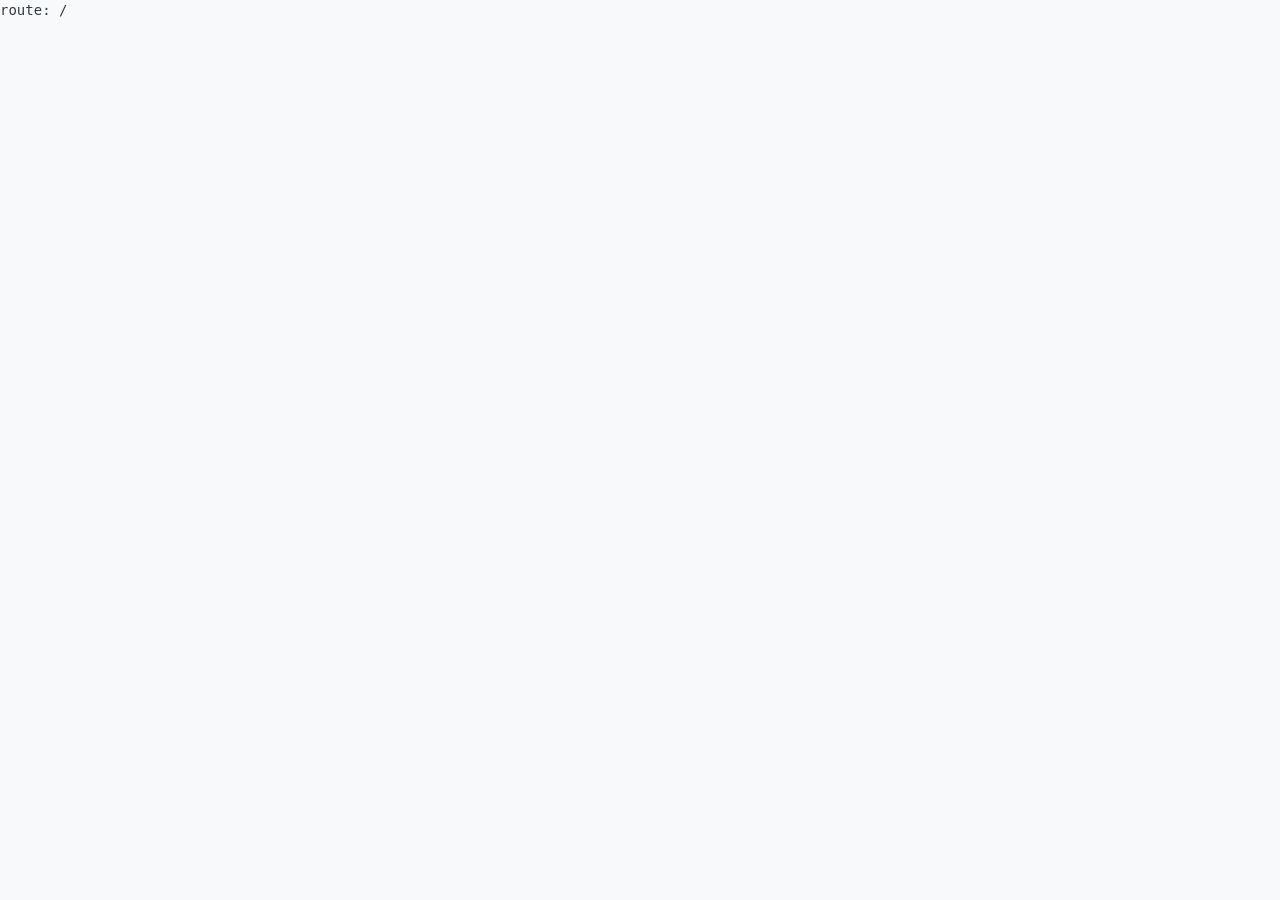
==== index.html @ b3218712 "chore: scaffold FMDS OS prototype shell + design system" ====
<!doctype html><html lang="en"><head>
<meta charset="utf-8"><meta name="viewport" content="width=device-width,initial-scale=1">
<title>FMDS OS — World Emblem</title><link rel="stylesheet" href="styles.css">
</head><body><div id="app"></div><script type="module" src="app.js"></script></body></html>
---- styles.css ----
/* FMDS OS — Design System
   Palette: neutral slate, one accent (indigo), RAG status colours
   Restrained, high-whitespace ("$150M-clean") */

:root {
  /* Neutral slate palette */
  --slate-50:  #f8f9fa;
  --slate-100: #f1f3f5;
  --slate-200: #e9ecef;
  --slate-300: #dee2e6;
  --slate-400: #ced4da;
  --slate-500: #adb5bd;
  --slate-600: #868e96;
  --slate-700: #495057;
  --slate-800: #343a40;
  --slate-900: #212529;

  /* Single accent */
  --accent:        #3b5bdb;
  --accent-light:  #e7f5ff;
  --accent-hover:  #2f4acf;

  /* RAG status */
  --rag-green:  #2f9e44;
  --rag-amber:  #e8590c;
  --rag-red:    #e03131;
  --rag-nodata: #adb5bd;

  /* RAG backgrounds (light tints) */
  --rag-green-bg:  #ebfbee;
  --rag-amber-bg:  #fff4e6;
  --rag-red-bg:    #fff5f5;
  --rag-nodata-bg: #f8f9fa;

  /* Typography */
  --font: -apple-system, BlinkMacSystemFont, "Segoe UI", Roboto, Helvetica, Arial, sans-serif;
  --font-mono: "SFMono-Regular", Menlo, Monaco, Consolas, "Liberation Mono", monospace;

  /* Spacing scale */
  --sp-1: 4px;
  --sp-2: 8px;
  --sp-3: 12px;
  --sp-4: 16px;
  --sp-5: 20px;
  --sp-6: 24px;
  --sp-8: 32px;
  --sp-10: 40px;
  --sp-12: 48px;

  /* Border radius */
  --radius-sm: 4px;
  --radius:    6px;
  --radius-lg: 10px;

  /* Shadows */
  --shadow-sm: 0 1px 2px rgba(0,0,0,0.06);
  --shadow:    0 2px 8px rgba(0,0,0,0.08);
  --shadow-lg: 0 4px 20px rgba(0,0,0,0.10);
}

/* Reset */
*, *::before, *::after { box-sizing: border-box; margin: 0; padding: 0; }

html { font-size: 16px; }

body {
  font-family: var(--font);
  font-size: 14px;
  line-height: 1.5;
  color: var(--slate-800);
  background: var(--slate-50);
  -webkit-font-smoothing: antialiased;
}

/* Typography */
h1 { font-size: 1.75rem; font-weight: 700; color: var(--slate-900); letter-spacing: -0.02em; }
h2 { font-size: 1.25rem; font-weight: 600; color: var(--slate-800); letter-spacing: -0.01em; }
h3 { font-size: 1rem;    font-weight: 600; color: var(--slate-800); }
h4 { font-size: 0.875rem; font-weight: 600; color: var(--slate-700); }

p  { color: var(--slate-700); }
small { font-size: 0.75rem; color: var(--slate-600); }

a { color: var(--accent); text-decoration: none; }
a:hover { text-decoration: underline; }

/* Layout primitives */
.container { max-width: 1200px; margin: 0 auto; padding: 0 var(--sp-6); }

.stack   { display: flex; flex-direction: column; }
.cluster { display: flex; flex-wrap: wrap; align-items: center; }
.grid    { display: grid; }

.gap-1 { gap: var(--sp-1); }
.gap-2 { gap: var(--sp-2); }
.gap-3 { gap: var(--sp-3); }
.gap-4 { gap: var(--sp-4); }
.gap-6 { gap: var(--sp-6); }

/* Card */
.card {
  background: #fff;
  border: 1px solid var(--slate-200);
  border-radius: var(--radius-lg);
  padding: var(--sp-6);
  box-shadow: var(--shadow-sm);
}

.card--flat {
  background: #fff;
  border: 1px solid var(--slate-200);
  border-radius: var(--radius);
  padding: var(--sp-4);
}

/* Table */
.table-wrap { overflow-x: auto; }

table {
  width: 100%;
  border-collapse: collapse;
  font-size: 0.875rem;
}

thead th {
  text-align: left;
  font-weight: 600;
  font-size: 0.75rem;
  text-transform: uppercase;
  letter-spacing: 0.04em;
  color: var(--slate-600);
  padding: var(--sp-2) var(--sp-3);
  border-bottom: 1px solid var(--slate-200);
  white-space: nowrap;
}

tbody td {
  padding: var(--sp-3);
  border-bottom: 1px solid var(--slate-100);
  vertical-align: middle;
}

tbody tr:last-child td { border-bottom: none; }
tbody tr:hover { background: var(--slate-50); }

/* RAG chips */
.rag-chip {
  display: inline-flex;
  align-items: center;
  gap: var(--sp-1);
  padding: 2px var(--sp-2);
  border-radius: 999px;
  font-size: 0.75rem;
  font-weight: 600;
  white-space: nowrap;
}

.rag-chip--green  { background: var(--rag-green-bg);  color: var(--rag-green); }
.rag-chip--amber  { background: var(--rag-amber-bg);  color: var(--rag-amber); }
.rag-chip--red    { background: var(--rag-red-bg);    color: var(--rag-red); }
.rag-chip--nodata { background: var(--rag-nodata-bg); color: var(--rag-nodata); }

/* Badge */
.badge {
  display: inline-flex;
  align-items: center;
  padding: 2px 6px;
  border-radius: var(--radius-sm);
  font-size: 0.7rem;
  font-weight: 600;
  letter-spacing: 0.02em;
  background: var(--slate-100);
  color: var(--slate-700);
}

.badge--accent  { background: var(--accent-light); color: var(--accent); }
.badge--warning { background: #fff4e6; color: #c44c0c; }
.badge--illustrative { background: #f3f0ff; color: #6741d9; font-style: italic; }

/* Button */
button, .btn {
  display: inline-flex;
  align-items: center;
  gap: var(--sp-2);
  padding: var(--sp-2) var(--sp-4);
  border: 1px solid var(--slate-300);
  border-radius: var(--radius);
  background: #fff;
  color: var(--slate-800);
  font-family: var(--font);
  font-size: 0.875rem;
  font-weight: 500;
  cursor: pointer;
  transition: background 0.1s, border-color 0.1s;
}

button:hover, .btn:hover { background: var(--slate-50); border-color: var(--slate-400); }

.btn--primary {
  background: var(--accent);
  border-color: var(--accent);
  color: #fff;
}
.btn--primary:hover { background: var(--accent-hover); border-color: var(--accent-hover); }

.btn--ghost { border-color: transparent; background: transparent; }
.btn--ghost:hover { background: var(--slate-100); }

/* Input */
input[type="text"], input[type="search"] {
  padding: var(--sp-2) var(--sp-3);
  border: 1px solid var(--slate-300);
  border-radius: var(--radius);
  font-family: var(--font);
  font-size: 0.875rem;
  color: var(--slate-800);
  background: #fff;
  outline: none;
  transition: border-color 0.15s;
}

input[type="text"]:focus, input[type="search"]:focus {
  border-color: var(--accent);
  box-shadow: 0 0 0 3px rgba(59,91,219,0.12);
}

/* Divider */
.divider { border: none; border-top: 1px solid var(--slate-200); margin: var(--sp-4) 0; }

/* Utility */
.text-muted  { color: var(--slate-500); }
.text-small  { font-size: 0.75rem; }
.text-mono   { font-family: var(--font-mono); }
.text-right  { text-align: right; }
.text-center { text-align: center; }

.mt-1 { margin-top: var(--sp-1); }
.mt-2 { margin-top: var(--sp-2); }
.mt-3 { margin-top: var(--sp-3); }
.mt-4 { margin-top: var(--sp-4); }
.mt-6 { margin-top: var(--sp-6); }
.mt-8 { margin-top: var(--sp-8); }

.mb-2 { margin-bottom: var(--sp-2); }
.mb-4 { margin-bottom: var(--sp-4); }
.mb-6 { margin-bottom: var(--sp-6); }

.py-2 { padding-top: var(--sp-2); padding-bottom: var(--sp-2); }
.px-4 { padding-left: var(--sp-4); padding-right: var(--sp-4); }

.w-full { width: 100%; }

.sr-only {
  position: absolute; width: 1px; height: 1px;
  padding: 0; margin: -1px; overflow: hidden;
  clip: rect(0,0,0,0); white-space: nowrap; border: 0;
}

/* App shell */
#app { min-height: 100vh; }

/* Responsive */
@media (max-width: 768px) {
  .container { padding: 0 var(--sp-4); }
  h1 { font-size: 1.4rem; }
}
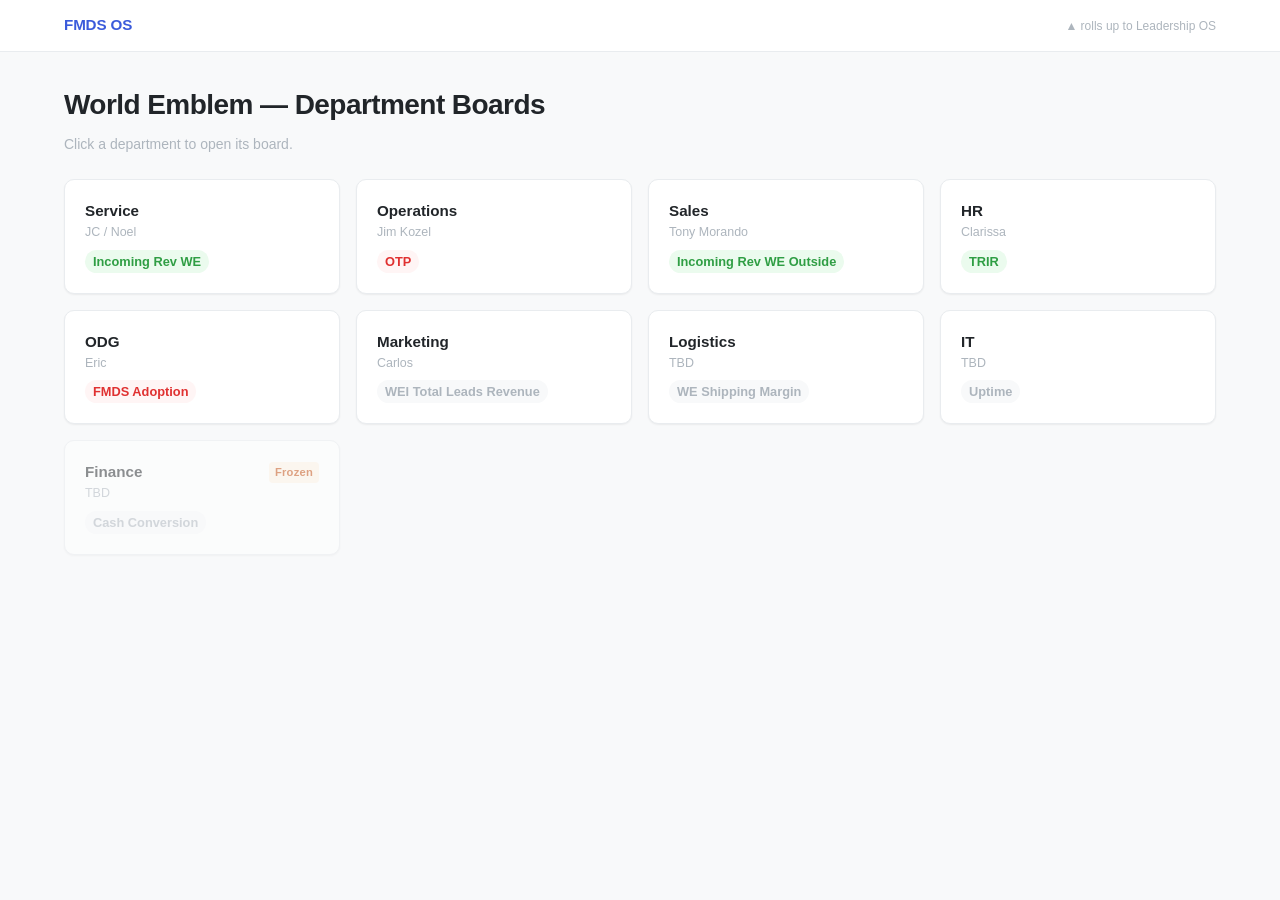
==== commit b02f159d: "fix(phase8): golden-thread L3 label, wizard draft uses selected KPI values, favicon - views/problems" ====
--- a/index.html
+++ b/index.html
@@ -1,4 +1,6 @@
 <!doctype html><html lang="en"><head>
 <meta charset="utf-8"><meta name="viewport" content="width=device-width,initial-scale=1">
-<title>FMDS OS — World Emblem</title><link rel="stylesheet" href="styles.css">
+<title>FMDS OS — World Emblem</title>
+<link rel="icon" href="data:image/svg+xml,<svg xmlns='http://www.w3.org/2000/svg' viewBox='0 0 100 100'><text y='.9em' font-size='90'>📊</text></svg>">
+<link rel="stylesheet" href="styles.css">
 </head><body><div id="app"></div><script type="module" src="app.js"></script></body></html>
--- a/styles.css
+++ b/styles.css
@@ -177,6 +177,31 @@
 .badge--warning { background: #fff4e6; color: #c44c0c; }
 .badge--illustrative { background: #f3f0ff; color: #6741d9; font-style: italic; }
 
+/* ── Frozen banner (Finance Tier 3) ─────────────────────────── */
+.frozen-banner {
+  display: flex;
+  align-items: center;
+  gap: 8px;
+  padding: 10px 14px;
+  margin-bottom: 18px;
+  background: #fff4e6;
+  border: 1px solid #ffd8a8;
+  border-radius: var(--radius);
+  font-size: 0.85rem;
+  color: #c44c0c;
+}
+
+/* ── Agent / Hermes note inline ──────────────────────────────── */
+.agent-note {
+  padding: 8px 12px;
+  margin-bottom: 12px;
+  background: var(--accent-light);
+  border: 1px solid #a5d8ff;
+  border-radius: var(--radius);
+  font-size: 0.8rem;
+  color: var(--slate-700);
+}
+
 /* Button */
 button, .btn {
   display: inline-flex;
@@ -259,8 +284,132 @@
 /* App shell */
 #app { min-height: 100vh; }
 
-/* Responsive */
+/* ── Team Board ─────────────────────────────────────────────── */
+
+.team-board { }
+
+.flag-icon {
+  display: inline-block;
+  font-size: 0.8rem;
+  color: var(--rag-amber);
+  cursor: help;
+  margin-left: 2px;
+}
+
+.main-row--expandable { cursor: pointer; }
+.main-row--expandable:hover > td:first-child { color: var(--accent); }
+
+.contributor-row { background: var(--slate-50); }
+.contributor-row td { font-size: 0.83rem; }
+
+/* ── KPI Cascade View ───────────────────────────────────────── */
+
+.kpi-layout {
+  display: grid;
+  grid-template-columns: 260px 1fr;
+  gap: 24px;
+  align-items: flex-start;
+}
+
+.kpi-list {
+  border: 1px solid var(--slate-200);
+  border-radius: var(--radius-lg);
+  padding: 12px;
+  position: sticky;
+  top: 76px;
+  max-height: calc(100vh - 100px);
+  overflow-y: auto;
+}
+
+.kpi-group { margin-bottom: 16px; }
+
+.kpi-group-label {
+  font-size: 0.65rem;
+  font-weight: 700;
+  letter-spacing: 0.07em;
+  text-transform: uppercase;
+  color: var(--slate-500);
+  padding: 4px 8px;
+  margin-bottom: 4px;
+}
+
+.kpi-list-item {
+  display: flex;
+  align-items: flex-start;
+  gap: 8px;
+  width: 100%;
+  text-align: left;
+  padding: 7px 8px;
+  border: none;
+  background: transparent;
+  border-radius: var(--radius);
+  font-size: 0.83rem;
+  color: var(--slate-700);
+  cursor: pointer;
+  transition: background 0.1s;
+  line-height: 1.35;
+}
+
+.kpi-list-item:hover { background: var(--slate-100); }
+.kpi-list-item--active { background: var(--accent-light); color: var(--accent); font-weight: 600; }
+
+.kpi-detail { min-width: 0; }
+
+.identity-card { padding: 24px; }
+
+.identity-fields { display: flex; flex-direction: column; gap: 14px; }
+
+.identity-field {
+  display: grid;
+  grid-template-columns: 160px 1fr;
+  gap: 8px;
+  align-items: flex-start;
+  border-bottom: 1px solid var(--slate-100);
+  padding-bottom: 14px;
+}
+
+.identity-field:last-child { border-bottom: none; padding-bottom: 0; }
+
+.identity-label {
+  font-size: 0.73rem;
+  font-weight: 600;
+  text-transform: uppercase;
+  letter-spacing: 0.05em;
+  color: var(--slate-500);
+  padding-top: 2px;
+}
+
+/* ── My Board ───────────────────────────────────────────────── */
+
+.rep-card { padding: 24px; }
+
+.rep-selector { flex-wrap: wrap; }
+
+.rep-subs { display: flex; flex-direction: column; gap: 12px; }
+
+.rep-sub-row {
+  display: flex;
+  align-items: flex-start;
+  justify-content: space-between;
+  gap: 12px;
+  padding: 10px;
+  border: 1px solid var(--slate-100);
+  border-radius: var(--radius);
+  background: var(--slate-50);
+}
+
+.rep-sub-label { flex: 1; min-width: 0; }
+.rep-sub-chart { flex-shrink: 0; overflow: hidden; }
+
+/* ── Responsive ─────────────────────────────────────────────── */
+@media (max-width: 900px) {
+  .kpi-layout { grid-template-columns: 1fr; }
+  .kpi-list   { position: static; max-height: none; }
+  .rep-sub-row { flex-direction: column; }
+}
+
 @media (max-width: 768px) {
   .container { padding: 0 var(--sp-4); }
   h1 { font-size: 1.4rem; }
-}
+  .identity-field { grid-template-columns: 1fr; }
+}
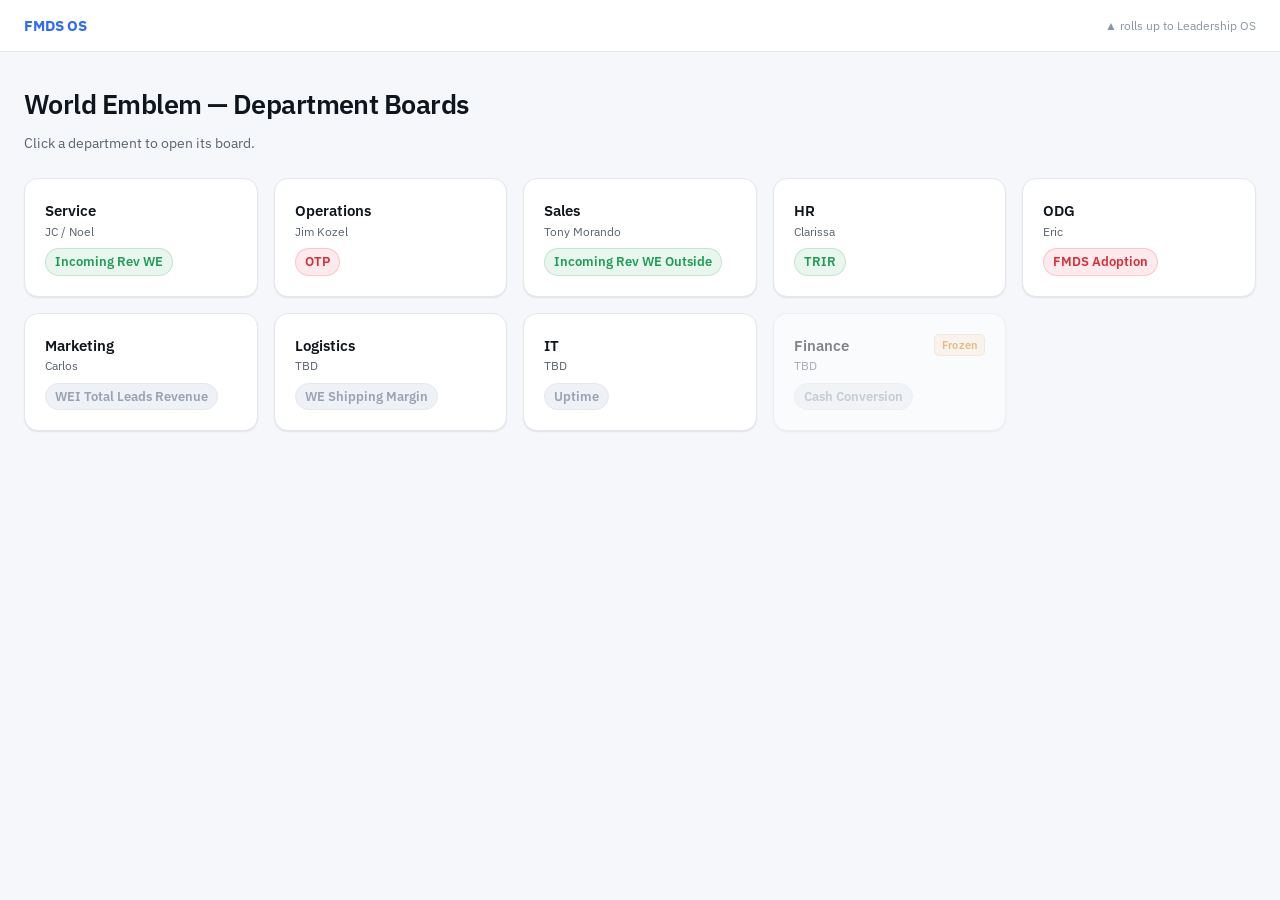
==== commit 9bb6cef8: "feat(design): operations-console design system — Plex type, graphite/canvas palette, motion Overhaul" ====
--- a/index.html
+++ b/index.html
@@ -2,5 +2,8 @@
 <meta charset="utf-8"><meta name="viewport" content="width=device-width,initial-scale=1">
 <title>FMDS OS — World Emblem</title>
 <link rel="icon" href="data:image/svg+xml,<svg xmlns='http://www.w3.org/2000/svg' viewBox='0 0 100 100'><text y='.9em' font-size='90'>📊</text></svg>">
+<link rel="preconnect" href="https://fonts.googleapis.com">
+<link rel="preconnect" href="https://fonts.gstatic.com" crossorigin>
+<link href="https://fonts.googleapis.com/css2?family=IBM+Plex+Mono:wght@400;500;600;700&family=IBM+Plex+Sans:wght@400;500;600;700&display=swap" rel="stylesheet">
 <link rel="stylesheet" href="styles.css">
 </head><body><div id="app"></div><script type="module" src="app.js"></script></body></html>
--- a/styles.css
+++ b/styles.css
@@ -1,415 +1,797 @@
-/* FMDS OS — Design System
-   Palette: neutral slate, one accent (indigo), RAG status colours
-   Restrained, high-whitespace ("$150M-clean") */
+/* ============================================================================
+   FMDS OS — Design System  (R1 redesign: "Operations Console")
+   A $150M Toyota-Lean manufacturer's operating layer for department leaders.
+   DARK graphite command rail + LIGHT off-white work canvas. One electric-blue
+   accent. RAG reserved strictly for status.
+
+   Type: IBM Plex Sans (UI/body) + IBM Plex Mono (every metric / target / KPI
+   value / KZ number / code) — loaded via <link> in index.html.
+
+   NOTE: legacy token + class names (--slate-*, --accent, .card, .badge,
+   .rag-chip--*, .btn--*, table styles) are KEPT and remapped so every existing
+   board upgrades automatically.
+   ========================================================================== */
 
 :root {
-  /* Neutral slate palette */
-  --slate-50:  #f8f9fa;
-  --slate-100: #f1f3f5;
-  --slate-200: #e9ecef;
-  --slate-300: #dee2e6;
-  --slate-400: #ced4da;
-  --slate-500: #adb5bd;
-  --slate-600: #868e96;
-  --slate-700: #495057;
-  --slate-800: #343a40;
-  --slate-900: #212529;
-
-  /* Single accent */
-  --accent:        #3b5bdb;
-  --accent-light:  #e7f5ff;
-  --accent-hover:  #2f4acf;
-
-  /* RAG status */
-  --rag-green:  #2f9e44;
-  --rag-amber:  #e8590c;
-  --rag-red:    #e03131;
-  --rag-nodata: #adb5bd;
-
-  /* RAG backgrounds (light tints) */
-  --rag-green-bg:  #ebfbee;
-  --rag-amber-bg:  #fff4e6;
-  --rag-red-bg:    #fff5f5;
-  --rag-nodata-bg: #f8f9fa;
-
-  /* Typography */
-  --font: -apple-system, BlinkMacSystemFont, "Segoe UI", Roboto, Helvetica, Arial, sans-serif;
-  --font-mono: "SFMono-Regular", Menlo, Monaco, Consolas, "Liberation Mono", monospace;
-
-  /* Spacing scale */
-  --sp-1: 4px;
-  --sp-2: 8px;
-  --sp-3: 12px;
-  --sp-4: 16px;
-  --sp-5: 20px;
-  --sp-6: 24px;
-  --sp-8: 32px;
-  --sp-10: 40px;
-  --sp-12: 48px;
-
-  /* Border radius */
-  --radius-sm: 4px;
-  --radius:    6px;
-  --radius-lg: 10px;
-
-  /* Shadows */
-  --shadow-sm: 0 1px 2px rgba(0,0,0,0.06);
-  --shadow:    0 2px 8px rgba(0,0,0,0.08);
-  --shadow-lg: 0 4px 20px rgba(0,0,0,0.10);
-}
-
-/* Reset */
+  /* ── Command rail (dark graphite) ─────────────────────────────── */
+  --ink-900: #0e1116;
+  --ink-800: #161c24;
+  --ink-700: #212a35;
+  --ink-600: #2c3846;
+  --rail-fg:        #aeb9c7;   /* muted rail text */
+  --rail-fg-bright: #eef3f8;   /* bright rail text */
+  --rail-line:      #232c38;   /* hairline on dark */
+
+  /* ── Work canvas (light) ──────────────────────────────────────── */
+  --canvas:  #f5f7fa;
+  --surface: #ffffff;
+  --surface-2: #fafbfc;
+  --line:    #e3e8ef;          /* hairline border */
+  --line-strong: #d3dae4;
+  --text:       #0f151c;
+  --text-muted: #59636f;
+
+  /* ── Accent (one electric blue) ───────────────────────────────── */
+  --accent:       #2f6bff;
+  --accent-tint:  #eaf0ff;     /* soft accent bg */
+  --accent-tint-2:#dbe6ff;
+  --accent-hover: #1f57e6;
+
+  /* ── RAG status (strict) ──────────────────────────────────────── */
+  --green:  #1f9d57;
+  --amber:  #e07a12;
+  --red:    #d92d3a;
+  --nodata: #98a2b3;
+  --green-bg:  #e8f6ee;
+  --amber-bg:  #fdf1e2;
+  --red-bg:    #fdeaec;
+  --nodata-bg: #eef1f5;
+  --red-light: #f6c9cd;
+
+  /* ── Legacy RAG aliases (KEEP — used as var(--rag-${rag}) etc.) ── */
+  --rag-green:  var(--green);
+  --rag-amber:  var(--amber);
+  --rag-red:    var(--red);
+  --rag-nodata: var(--nodata);
+  --rag-green-bg:  var(--green-bg);
+  --rag-amber-bg:  var(--amber-bg);
+  --rag-red-bg:    var(--red-bg);
+  --rag-nodata-bg: var(--nodata-bg);
+
+  /* ── Legacy slate ramp (KEEP — retuned to the new palette) ─────── */
+  --slate-50:  #f5f7fa;
+  --slate-100: #eef1f5;
+  --slate-200: #e3e8ef;
+  --slate-300: #d3dae4;
+  --slate-400: #b6c0cd;
+  --slate-500: #8a95a3;
+  --slate-600: #59636f;
+  --slate-700: #37424e;
+  --slate-800: #1b232d;
+  --slate-900: #0f151c;
+
+  /* Legacy accent aliases (KEEP) */
+  --accent-light: var(--accent-tint);
+  --accent-hover: var(--accent-hover);
+
+  /* ── Typography ───────────────────────────────────────────────── */
+  --font: "IBM Plex Sans", -apple-system, BlinkMacSystemFont, "Segoe UI", sans-serif;
+  --font-mono: "IBM Plex Mono", "SFMono-Regular", Menlo, Consolas, monospace;
+
+  /* ── Spacing scale ────────────────────────────────────────────── */
+  --sp-1: 4px;  --sp-2: 8px;  --sp-3: 12px; --sp-4: 16px;
+  --sp-5: 20px; --sp-6: 24px; --sp-8: 32px; --sp-10: 40px; --sp-12: 48px;
+
+  /* ── Radius ───────────────────────────────────────────────────── */
+  --radius-sm: 5px;
+  --radius:    8px;      /* --r  */
+  --radius-lg: 14px;     /* --r-lg */
+  --r:    8px;
+  --r-lg: 14px;
+
+  /* ── Elevation (real shadows) ─────────────────────────────────── */
+  --shadow-sm: 0 1px 2px rgba(15,21,28,0.05), 0 1px 1px rgba(15,21,28,0.04);
+  --shadow:    0 2px 6px rgba(15,21,28,0.06), 0 4px 16px rgba(15,21,28,0.06);
+  --shadow-lg: 0 8px 30px rgba(15,21,28,0.12);
+  --shadow-rail: 2px 0 16px rgba(6,10,16,0.28);
+
+  /* Motion */
+  --ease: cubic-bezier(.2,.6,.2,1);
+  --t-fast: 120ms;
+  --t: 170ms;
+}
+
+/* ── Reset ──────────────────────────────────────────────────────── */
 *, *::before, *::after { box-sizing: border-box; margin: 0; padding: 0; }
-
 html { font-size: 16px; }
 
 body {
   font-family: var(--font);
   font-size: 14px;
   line-height: 1.5;
-  color: var(--slate-800);
-  background: var(--slate-50);
+  color: var(--text);
+  background: var(--canvas);
+  font-feature-settings: "tnum" 1, "cv05" 1;
   -webkit-font-smoothing: antialiased;
-}
-
-/* Typography */
-h1 { font-size: 1.75rem; font-weight: 700; color: var(--slate-900); letter-spacing: -0.02em; }
-h2 { font-size: 1.25rem; font-weight: 600; color: var(--slate-800); letter-spacing: -0.01em; }
-h3 { font-size: 1rem;    font-weight: 600; color: var(--slate-800); }
-h4 { font-size: 0.875rem; font-weight: 600; color: var(--slate-700); }
+  -moz-osx-font-smoothing: grayscale;
+}
+
+/* Everything numeric leans on tabular figures */
+.text-mono, table td, .metric, [class*="kpi"] .text-mono {
+  font-variant-numeric: tabular-nums;
+}
+
+/* ── Typography ─────────────────────────────────────────────────── */
+h1 { font-size: 1.7rem;  font-weight: 600; color: var(--text); letter-spacing: -0.02em; }
+h2 { font-size: 1.2rem;  font-weight: 600; color: var(--text); letter-spacing: -0.01em; }
+h3 { font-size: 1rem;    font-weight: 600; color: var(--text); }
+h4 { font-size: 0.875rem;font-weight: 600; color: var(--slate-700); }
 
 p  { color: var(--slate-700); }
 small { font-size: 0.75rem; color: var(--slate-600); }
 
-a { color: var(--accent); text-decoration: none; }
-a:hover { text-decoration: underline; }
-
-/* Layout primitives */
-.container { max-width: 1200px; margin: 0 auto; padding: 0 var(--sp-6); }
-
+a { color: var(--accent); text-decoration: none; transition: color var(--t-fast); }
+a:hover { color: var(--accent-hover); }
+
+/* ── Layout primitives ──────────────────────────────────────────── */
+.container { max-width: 1280px; margin: 0 auto; padding: 0 var(--sp-6); }
 .stack   { display: flex; flex-direction: column; }
 .cluster { display: flex; flex-wrap: wrap; align-items: center; }
 .grid    { display: grid; }
-
-.gap-1 { gap: var(--sp-1); }
-.gap-2 { gap: var(--sp-2); }
-.gap-3 { gap: var(--sp-3); }
-.gap-4 { gap: var(--sp-4); }
-.gap-6 { gap: var(--sp-6); }
-
-/* Card */
+.gap-1 { gap: var(--sp-1); } .gap-2 { gap: var(--sp-2); } .gap-3 { gap: var(--sp-3); }
+.gap-4 { gap: var(--sp-4); } .gap-6 { gap: var(--sp-6); }
+
+/* ── Card ───────────────────────────────────────────────────────── */
 .card {
-  background: #fff;
-  border: 1px solid var(--slate-200);
+  background: var(--surface);
+  border: 1px solid var(--line);
   border-radius: var(--radius-lg);
   padding: var(--sp-6);
   box-shadow: var(--shadow-sm);
 }
-
 .card--flat {
-  background: #fff;
-  border: 1px solid var(--slate-200);
+  background: var(--surface);
+  border: 1px solid var(--line);
   border-radius: var(--radius);
   padding: var(--sp-4);
-}
-
-/* Table */
-.table-wrap { overflow-x: auto; }
-
-table {
-  width: 100%;
-  border-collapse: collapse;
-  font-size: 0.875rem;
-}
+  box-shadow: none;
+}
+
+/* ── Table ──────────────────────────────────────────────────────── */
+.table-wrap { overflow-x: auto; border-radius: var(--radius); }
+table { width: 100%; border-collapse: collapse; font-size: 0.875rem; }
 
 thead th {
   text-align: left;
   font-weight: 600;
-  font-size: 0.75rem;
+  font-size: 0.68rem;
   text-transform: uppercase;
-  letter-spacing: 0.04em;
-  color: var(--slate-600);
-  padding: var(--sp-2) var(--sp-3);
-  border-bottom: 1px solid var(--slate-200);
+  letter-spacing: 0.06em;
+  color: var(--text-muted);
+  padding: var(--sp-3) var(--sp-3);
+  border-bottom: 1px solid var(--line-strong);
   white-space: nowrap;
+  background: var(--surface-2);
 }
 
 tbody td {
   padding: var(--sp-3);
-  border-bottom: 1px solid var(--slate-100);
+  border-bottom: 1px solid var(--line);
   vertical-align: middle;
 }
-
 tbody tr:last-child td { border-bottom: none; }
-tbody tr:hover { background: var(--slate-50); }
-
-/* RAG chips */
+tbody tr { transition: background var(--t-fast); }
+tbody tr:hover { background: var(--accent-tint); }
+
+/* ── RAG chips ──────────────────────────────────────────────────── */
 .rag-chip {
   display: inline-flex;
   align-items: center;
   gap: var(--sp-1);
-  padding: 2px var(--sp-2);
+  padding: 3px 9px;
   border-radius: 999px;
-  font-size: 0.75rem;
+  font-size: 0.72rem;
   font-weight: 600;
   white-space: nowrap;
-}
-
-.rag-chip--green  { background: var(--rag-green-bg);  color: var(--rag-green); }
-.rag-chip--amber  { background: var(--rag-amber-bg);  color: var(--rag-amber); }
-.rag-chip--red    { background: var(--rag-red-bg);    color: var(--rag-red); }
-.rag-chip--nodata { background: var(--rag-nodata-bg); color: var(--rag-nodata); }
-
-/* Badge */
+  font-variant-numeric: tabular-nums;
+  transition: background var(--t-fast), color var(--t-fast);
+  border: 1px solid transparent;
+}
+.rag-chip--green  { background: var(--green-bg);  color: var(--green);  border-color: rgba(31,157,87,.18); }
+.rag-chip--amber  { background: var(--amber-bg);  color: var(--amber);  border-color: rgba(224,122,18,.18); }
+.rag-chip--red    { background: var(--red-bg);    color: var(--red);    border-color: rgba(217,45,58,.18); }
+.rag-chip--nodata { background: var(--nodata-bg); color: var(--nodata); border-color: var(--line); }
+
+/* ── Badge ──────────────────────────────────────────────────────── */
 .badge {
   display: inline-flex;
   align-items: center;
-  padding: 2px 6px;
+  padding: 2px 7px;
   border-radius: var(--radius-sm);
   font-size: 0.7rem;
   font-weight: 600;
   letter-spacing: 0.02em;
   background: var(--slate-100);
   color: var(--slate-700);
-}
-
-.badge--accent  { background: var(--accent-light); color: var(--accent); }
-.badge--warning { background: #fff4e6; color: #c44c0c; }
-.badge--illustrative { background: #f3f0ff; color: #6741d9; font-style: italic; }
-
-/* ── Frozen banner (Finance Tier 3) ─────────────────────────── */
+  border: 1px solid var(--line);
+}
+.badge--accent       { background: var(--accent-tint); color: var(--accent); border-color: var(--accent-tint-2); }
+.badge--warning      { background: var(--amber-bg);    color: var(--amber);  border-color: rgba(224,122,18,.2); }
+.badge--success      { background: var(--green-bg);    color: var(--green);  border-color: rgba(31,157,87,.2); }
+.badge--info         { background: var(--accent-tint); color: var(--accent); border-color: var(--accent-tint-2); }
+.badge--doc          { background: var(--surface-2);   color: var(--slate-600); border-color: var(--line); }
+.badge--outline      { background: transparent;        color: var(--slate-600); border-color: var(--line-strong); }
+.badge--illustrative { background: var(--accent-tint); color: var(--accent); border-color: var(--accent-tint-2); font-style: italic; }
+
+/* ── Frozen banner (Finance Tier 3) ─────────────────────────────── */
 .frozen-banner {
-  display: flex;
-  align-items: center;
-  gap: 8px;
-  padding: 10px 14px;
-  margin-bottom: 18px;
-  background: #fff4e6;
-  border: 1px solid #ffd8a8;
+  display: flex; align-items: center; gap: 8px;
+  padding: 10px 14px; margin-bottom: 18px;
+  background: var(--amber-bg);
+  border: 1px solid rgba(224,122,18,.28);
   border-radius: var(--radius);
-  font-size: 0.85rem;
-  color: #c44c0c;
-}
-
-/* ── Agent / Hermes note inline ──────────────────────────────── */
+  font-size: 0.85rem; color: var(--amber);
+}
+
+/* ── Agent / Hermes note inline ─────────────────────────────────── */
 .agent-note {
-  padding: 8px 12px;
-  margin-bottom: 12px;
-  background: var(--accent-light);
-  border: 1px solid #a5d8ff;
+  padding: 8px 12px; margin-bottom: 12px;
+  background: var(--accent-tint);
+  border: 1px solid var(--accent-tint-2);
   border-radius: var(--radius);
-  font-size: 0.8rem;
-  color: var(--slate-700);
-}
-
-/* Button */
+  font-size: 0.8rem; color: var(--slate-700);
+}
+
+/* ── Button ─────────────────────────────────────────────────────── */
 button, .btn {
-  display: inline-flex;
-  align-items: center;
-  gap: var(--sp-2);
+  display: inline-flex; align-items: center; gap: var(--sp-2);
   padding: var(--sp-2) var(--sp-4);
-  border: 1px solid var(--slate-300);
+  border: 1px solid var(--line-strong);
   border-radius: var(--radius);
-  background: #fff;
+  background: var(--surface);
   color: var(--slate-800);
   font-family: var(--font);
-  font-size: 0.875rem;
-  font-weight: 500;
+  font-size: 0.875rem; font-weight: 500;
   cursor: pointer;
-  transition: background 0.1s, border-color 0.1s;
-}
-
+  transition: background var(--t-fast), border-color var(--t-fast), color var(--t-fast), box-shadow var(--t-fast);
+}
 button:hover, .btn:hover { background: var(--slate-50); border-color: var(--slate-400); }
 
-.btn--primary {
-  background: var(--accent);
-  border-color: var(--accent);
-  color: #fff;
-}
-.btn--primary:hover { background: var(--accent-hover); border-color: var(--accent-hover); }
-
-.btn--ghost { border-color: transparent; background: transparent; }
+.btn--primary  { background: var(--accent); border-color: var(--accent); color: #fff; }
+.btn--primary:hover { background: var(--accent-hover); border-color: var(--accent-hover); box-shadow: 0 2px 8px rgba(47,107,255,.28); }
+
+.btn--ghost   { border-color: transparent; background: transparent; }
 .btn--ghost:hover { background: var(--slate-100); }
 
-/* Input */
-input[type="text"], input[type="search"] {
+.btn--outline { background: transparent; border-color: var(--line-strong); color: var(--slate-700); }
+.btn--outline:hover { background: var(--slate-50); border-color: var(--accent); color: var(--accent); }
+
+.btn--success { background: var(--green); border-color: var(--green); color: #fff; }
+.btn--success:hover { background: #178a4a; border-color: #178a4a; }
+
+/* ── Input ──────────────────────────────────────────────────────── */
+input[type="text"], input[type="search"], select {
   padding: var(--sp-2) var(--sp-3);
-  border: 1px solid var(--slate-300);
+  border: 1px solid var(--line-strong);
   border-radius: var(--radius);
   font-family: var(--font);
   font-size: 0.875rem;
-  color: var(--slate-800);
-  background: #fff;
+  color: var(--text);
+  background: var(--surface);
   outline: none;
-  transition: border-color 0.15s;
-}
-
-input[type="text"]:focus, input[type="search"]:focus {
+  transition: border-color var(--t-fast), box-shadow var(--t-fast);
+}
+input[type="text"]:focus, input[type="search"]:focus, select:focus {
   border-color: var(--accent);
-  box-shadow: 0 0 0 3px rgba(59,91,219,0.12);
-}
-
-/* Divider */
-.divider { border: none; border-top: 1px solid var(--slate-200); margin: var(--sp-4) 0; }
-
-/* Utility */
-.text-muted  { color: var(--slate-500); }
+  box-shadow: 0 0 0 3px var(--accent-tint);
+}
+
+/* ── Divider ────────────────────────────────────────────────────── */
+.divider { border: none; border-top: 1px solid var(--line); margin: var(--sp-4) 0; }
+
+/* ── Utility ────────────────────────────────────────────────────── */
+.text-muted  { color: var(--text-muted); }
 .text-small  { font-size: 0.75rem; }
-.text-mono   { font-family: var(--font-mono); }
+.text-mono   { font-family: var(--font-mono); font-variant-numeric: tabular-nums; }
 .text-right  { text-align: right; }
 .text-center { text-align: center; }
 
-.mt-1 { margin-top: var(--sp-1); }
-.mt-2 { margin-top: var(--sp-2); }
-.mt-3 { margin-top: var(--sp-3); }
-.mt-4 { margin-top: var(--sp-4); }
-.mt-6 { margin-top: var(--sp-6); }
-.mt-8 { margin-top: var(--sp-8); }
-
-.mb-2 { margin-bottom: var(--sp-2); }
-.mb-4 { margin-bottom: var(--sp-4); }
-.mb-6 { margin-bottom: var(--sp-6); }
-
+.mt-1 { margin-top: var(--sp-1); } .mt-2 { margin-top: var(--sp-2); }
+.mt-3 { margin-top: var(--sp-3); } .mt-4 { margin-top: var(--sp-4); }
+.mt-6 { margin-top: var(--sp-6); } .mt-8 { margin-top: var(--sp-8); }
+.mb-2 { margin-bottom: var(--sp-2); } .mb-4 { margin-bottom: var(--sp-4); } .mb-6 { margin-bottom: var(--sp-6); }
 .py-2 { padding-top: var(--sp-2); padding-bottom: var(--sp-2); }
 .px-4 { padding-left: var(--sp-4); padding-right: var(--sp-4); }
-
 .w-full { width: 100%; }
-
 .sr-only {
   position: absolute; width: 1px; height: 1px;
   padding: 0; margin: -1px; overflow: hidden;
   clip: rect(0,0,0,0); white-space: nowrap; border: 0;
 }
 
-/* App shell */
 #app { min-height: 100vh; }
 
-/* ── Team Board ─────────────────────────────────────────────── */
-
+/* ============================================================================
+   MOTION — staggered page-load reveal + metric roll-up
+   ========================================================================== */
+@keyframes fms-rise {
+  from { opacity: 0; transform: translateY(8px); }
+  to   { opacity: 1; transform: translateY(0); }
+}
+@keyframes fms-fade {
+  from { opacity: 0; }
+  to   { opacity: 1; }
+}
+.reveal { animation: fms-rise var(--t) var(--ease) both; }
+.reveal-1 { animation: fms-rise 260ms var(--ease) both; }
+.reveal-2 { animation: fms-rise 260ms var(--ease) 60ms both; }
+.reveal-3 { animation: fms-rise 260ms var(--ease) 120ms both; }
+.reveal-4 { animation: fms-rise 260ms var(--ease) 180ms both; }
+
+@media (prefers-reduced-motion: reduce) {
+  *, *::before, *::after { animation-duration: .001ms !important; transition-duration: .001ms !important; }
+}
+
+/* ============================================================================
+   APP SHELL — dark command rail + light canvas
+   ========================================================================== */
+.app-shell { display: flex; min-height: 100vh; background: var(--canvas); }
+
+/* ── Command rail (fixed dark) ──────────────────────────────────── */
+.rail {
+  width: 236px;
+  flex-shrink: 0;
+  position: fixed;
+  top: 0; left: 0; bottom: 0;
+  background: linear-gradient(178deg, var(--ink-900), var(--ink-800));
+  border-right: 1px solid var(--rail-line);
+  box-shadow: var(--shadow-rail);
+  display: flex;
+  flex-direction: column;
+  z-index: 40;
+  color: var(--rail-fg);
+}
+
+.rail__brand {
+  display: flex; align-items: center; gap: 10px;
+  padding: 20px 20px 18px;
+  border-bottom: 1px solid var(--rail-line);
+}
+.rail__mark {
+  width: 30px; height: 30px; border-radius: 8px;
+  display: grid; place-items: center;
+  background: linear-gradient(145deg, var(--accent), #6f97ff);
+  color: #fff; font-weight: 700; font-size: 0.8rem;
+  font-family: var(--font-mono);
+  box-shadow: 0 2px 10px rgba(47,107,255,.5);
+}
+.rail__wordmark {
+  font-weight: 600; font-size: 0.95rem; letter-spacing: -0.01em;
+  color: var(--rail-fg-bright);
+}
+.rail__wordmark small {
+  display: block; font-size: 0.6rem; letter-spacing: 0.14em;
+  text-transform: uppercase; color: var(--rail-fg); font-weight: 500;
+}
+
+/* department context block */
+.rail__context {
+  padding: 16px 20px;
+  border-bottom: 1px solid var(--rail-line);
+}
+.rail__ctx-label {
+  font-size: 0.6rem; letter-spacing: 0.12em; text-transform: uppercase;
+  color: #6b7787; margin-bottom: 6px; font-weight: 600;
+}
+.rail__ctx-dept {
+  font-size: 1.05rem; font-weight: 600; color: var(--rail-fg-bright);
+  letter-spacing: -0.01em; line-height: 1.2;
+}
+.rail__ctx-row { display: flex; align-items: center; gap: 8px; margin-top: 8px; }
+.rail__persona { font-size: 0.8rem; color: var(--rail-fg); }
+
+.role-badge {
+  display: inline-flex; align-items: center;
+  padding: 2px 8px; border-radius: 6px;
+  font-family: var(--font-mono);
+  font-size: 0.68rem; font-weight: 600; letter-spacing: 0.02em;
+  background: rgba(47,107,255,.18);
+  color: #9dc0ff;
+  border: 1px solid rgba(47,107,255,.35);
+}
+.role-badge--l1 { background: rgba(31,157,87,.16); color: #67d29a; border-color: rgba(31,157,87,.35); }
+
+/* nav */
+.rail__nav { flex: 1; overflow-y: auto; padding: 14px 12px; }
+.rail__nav-label {
+  font-size: 0.6rem; letter-spacing: 0.12em; text-transform: uppercase;
+  color: #63707f; padding: 0 10px 8px; font-weight: 600;
+}
+.rail-link {
+  display: flex; align-items: center; gap: 11px;
+  padding: 9px 11px; margin-bottom: 2px;
+  border-radius: var(--radius);
+  font-size: 0.86rem; color: var(--rail-fg);
+  text-decoration: none;
+  transition: background var(--t-fast), color var(--t-fast);
+  position: relative;
+}
+.rail-link:hover { background: rgba(255,255,255,.045); color: var(--rail-fg-bright); }
+.rail-link--active {
+  background: rgba(47,107,255,.14);
+  color: var(--rail-fg-bright);
+  font-weight: 600;
+}
+.rail-link--active::before {
+  content: ""; position: absolute; left: -12px; top: 8px; bottom: 8px;
+  width: 3px; border-radius: 0 3px 3px 0; background: var(--accent);
+}
+.rail-link__icon {
+  width: 16px; text-align: center; flex-shrink: 0;
+  font-size: 0.9rem; opacity: 0.85;
+}
+
+/* rail footer */
+.rail__footer {
+  padding: 14px 16px;
+  border-top: 1px solid var(--rail-line);
+}
+.rail__footer-persona {
+  display: flex; align-items: center; gap: 10px; margin-bottom: 10px;
+}
+.rail__avatar {
+  width: 30px; height: 30px; border-radius: 50%;
+  display: grid; place-items: center; flex-shrink: 0;
+  background: var(--ink-600); color: var(--rail-fg-bright);
+  font-weight: 600; font-size: 0.72rem;
+}
+.rail__footer-meta { min-width: 0; }
+.rail__footer-name { font-size: 0.8rem; color: var(--rail-fg-bright); font-weight: 500; }
+.rail__footer-sub  { font-size: 0.66rem; color: #63707f; }
+.rail__signout {
+  width: 100%;
+  display: flex; align-items: center; justify-content: center; gap: 7px;
+  padding: 8px; border-radius: var(--radius);
+  background: transparent; border: 1px solid var(--rail-line);
+  color: var(--rail-fg); font-size: 0.75rem; font-weight: 500;
+  cursor: pointer;
+  transition: background var(--t-fast), border-color var(--t-fast), color var(--t-fast);
+}
+.rail__signout:hover { background: rgba(255,255,255,.05); color: var(--rail-fg-bright); border-color: var(--ink-600); }
+
+/* ── Main column (offset by rail) ───────────────────────────────── */
+.app-main {
+  flex: 1; min-width: 0;
+  margin-left: 236px;
+  display: flex; flex-direction: column;
+}
+
+/* ── Top bar ────────────────────────────────────────────────────── */
+.topbar {
+  position: sticky; top: 0; z-index: 30;
+  height: 56px;
+  display: flex; align-items: center; gap: 16px;
+  padding: 0 26px;
+  background: rgba(255,255,255,.86);
+  backdrop-filter: saturate(160%) blur(10px);
+  border-bottom: 1px solid var(--line);
+}
+.crumb { display: flex; align-items: center; gap: 8px; font-size: 0.82rem; min-width: 0; }
+.crumb__dept { color: var(--text-muted); }
+.crumb__sep  { color: var(--slate-400); }
+.crumb__view { color: var(--text); font-weight: 600; }
+
+.topbar__search {
+  margin-left: auto;
+  width: 200px; max-width: 30vw;
+}
+.topbar__search input { width: 100%; background: var(--canvas); font-size: 0.82rem; }
+
+.rollup-tag {
+  display: inline-flex; align-items: center; gap: 6px;
+  font-size: 0.72rem; color: var(--text-muted);
+  padding: 5px 10px; border-radius: 999px;
+  background: var(--canvas); border: 1px solid var(--line);
+  white-space: nowrap;
+}
+.rollup-tag b { color: var(--slate-700); font-weight: 600; }
+
+/* Chief-of-Staff inbox bell */
+.inbox-btn {
+  position: relative;
+  width: 38px; height: 38px; padding: 0;
+  border-radius: var(--radius);
+  border: 1px solid var(--line);
+  background: var(--surface);
+  display: grid; place-items: center;
+  font-size: 1rem; cursor: pointer;
+  transition: background var(--t-fast), border-color var(--t-fast);
+}
+.inbox-btn:hover { background: var(--slate-50); border-color: var(--slate-400); }
+.inbox-btn__count {
+  position: absolute; top: -6px; right: -6px;
+  min-width: 17px; height: 17px; padding: 0 4px;
+  border-radius: 999px; background: var(--accent); color: #fff;
+  font-size: 0.62rem; font-weight: 700; line-height: 17px;
+  text-align: center; font-variant-numeric: tabular-nums;
+  box-shadow: 0 0 0 2px var(--surface);
+}
+.inbox-panel {
+  position: absolute; top: 52px; right: 18px; z-index: 60;
+  width: 320px;
+  background: var(--surface);
+  border: 1px solid var(--line);
+  border-radius: var(--radius-lg);
+  box-shadow: var(--shadow-lg);
+  overflow: hidden;
+  animation: fms-rise 160ms var(--ease) both;
+}
+.inbox-panel__head {
+  padding: 13px 16px; border-bottom: 1px solid var(--line);
+  background: var(--surface-2);
+}
+.inbox-panel__title { font-size: 0.82rem; font-weight: 600; color: var(--text); }
+.inbox-panel__sub   { font-size: 0.7rem; color: var(--text-muted); margin-top: 2px; }
+.inbox-item {
+  padding: 12px 16px; border-bottom: 1px solid var(--line);
+  display: flex; gap: 10px;
+}
+.inbox-item:last-child { border-bottom: none; }
+.inbox-item__dot { width: 7px; height: 7px; border-radius: 50%; background: var(--accent); margin-top: 5px; flex-shrink: 0; }
+.inbox-item__body { font-size: 0.78rem; color: var(--slate-700); line-height: 1.45; }
+.inbox-item__from { font-size: 0.68rem; color: var(--text-muted); margin-top: 3px; }
+
+/* ── Canvas ─────────────────────────────────────────────────────── */
+.canvas {
+  flex: 1;
+  padding: 28px 26px 56px;
+  max-width: 1320px;
+  width: 100%;
+}
+.view-mount { min-width: 0; }
+
+/* ============================================================================
+   LOGIN — full-screen branded operations console sign-in
+   ========================================================================== */
+.login {
+  min-height: 100vh;
+  display: grid;
+  grid-template-columns: 1.05fr 1fr;
+  background: var(--ink-900);
+}
+.login__brandside {
+  position: relative;
+  padding: 56px;
+  color: var(--rail-fg-bright);
+  display: flex; flex-direction: column;
+  background:
+    radial-gradient(1200px 600px at -10% -10%, rgba(47,107,255,.22), transparent 60%),
+    linear-gradient(160deg, var(--ink-900), var(--ink-800));
+  overflow: hidden;
+}
+.login__brandside::after {
+  content: ""; position: absolute; inset: 0;
+  background-image:
+    linear-gradient(rgba(255,255,255,.028) 1px, transparent 1px),
+    linear-gradient(90deg, rgba(255,255,255,.028) 1px, transparent 1px);
+  background-size: 46px 46px;
+  mask-image: radial-gradient(700px 500px at 30% 40%, #000, transparent 75%);
+  pointer-events: none;
+}
+.login__brand {
+  display: flex; align-items: center; gap: 12px; position: relative; z-index: 1;
+}
+.login__brand .rail__mark { width: 38px; height: 38px; font-size: 0.95rem; }
+.login__brand-word { font-size: 1.15rem; font-weight: 600; color: var(--rail-fg-bright); }
+.login__brand-word small { display: block; font-size: 0.62rem; letter-spacing: 0.16em; text-transform: uppercase; color: var(--rail-fg); font-weight: 500; }
+
+.login__lead {
+  margin-top: auto; position: relative; z-index: 1; max-width: 460px;
+}
+.login__headline {
+  font-size: 2rem; font-weight: 600; letter-spacing: -0.02em;
+  color: var(--rail-fg-bright); line-height: 1.15;
+}
+.login__sub { margin-top: 14px; color: var(--rail-fg); font-size: 0.95rem; line-height: 1.6; }
+.login__stats { display: flex; gap: 28px; margin-top: 30px; position: relative; z-index: 1; }
+.login__stat-val {
+  font-family: var(--font-mono); font-size: 1.5rem; font-weight: 600;
+  color: var(--rail-fg-bright); font-variant-numeric: tabular-nums;
+}
+.login__stat-lbl { font-size: 0.68rem; letter-spacing: 0.1em; text-transform: uppercase; color: #6b7787; margin-top: 2px; }
+
+.login__formside {
+  background: var(--surface);
+  display: flex; flex-direction: column; justify-content: center;
+  padding: 56px min(9vw, 88px);
+}
+.login__form { width: 100%; max-width: 400px; margin: 0 auto; }
+.login__form h1 { font-size: 1.45rem; }
+.login__form-sub { color: var(--text-muted); margin-top: 6px; margin-bottom: 28px; font-size: 0.9rem; }
+
+.login__field { margin-bottom: 22px; }
+.login__field-label {
+  display: block; font-size: 0.7rem; font-weight: 600;
+  letter-spacing: 0.06em; text-transform: uppercase;
+  color: var(--text-muted); margin-bottom: 8px;
+}
+.login__select-grid {
+  display: grid; grid-template-columns: repeat(3, 1fr); gap: 8px;
+}
+.opt-chip {
+  padding: 9px 6px; border: 1px solid var(--line-strong);
+  border-radius: var(--radius); background: var(--surface);
+  font-size: 0.78rem; font-weight: 500; color: var(--slate-700);
+  cursor: pointer; text-align: center;
+  transition: all var(--t-fast) var(--ease);
+}
+.opt-chip:hover:not(:disabled) { border-color: var(--accent); color: var(--accent); }
+.opt-chip--active {
+  background: var(--accent-tint); border-color: var(--accent);
+  color: var(--accent); font-weight: 600;
+  box-shadow: 0 0 0 3px var(--accent-tint);
+}
+.opt-chip:disabled { opacity: .4; cursor: not-allowed; }
+
+.role-grid { grid-template-columns: repeat(2, 1fr); }
+.opt-chip--role {
+  display: flex; flex-direction: column; align-items: flex-start; gap: 2px;
+  text-align: left; padding: 12px 14px;
+}
+.opt-chip--role .role-k { font-family: var(--font-mono); font-size: 0.82rem; font-weight: 600; }
+.opt-chip--role .role-d { font-size: 0.68rem; color: var(--text-muted); font-weight: 400; }
+.opt-chip--role.opt-chip--active .role-d { color: var(--accent); }
+
+.login__persona-preview {
+  display: flex; align-items: center; gap: 12px;
+  padding: 13px 16px; margin-bottom: 22px;
+  border: 1px dashed var(--line-strong); border-radius: var(--radius);
+  background: var(--surface-2);
+  min-height: 58px;
+  transition: border-color var(--t-fast), background var(--t-fast);
+}
+.login__persona-preview--set { border-style: solid; border-color: var(--accent-tint-2); background: var(--accent-tint); }
+.login__persona-avatar {
+  width: 34px; height: 34px; border-radius: 50%; flex-shrink: 0;
+  display: grid; place-items: center; font-weight: 600; font-size: 0.8rem;
+  background: var(--accent); color: #fff;
+}
+.login__persona-empty { color: var(--text-muted); font-size: 0.82rem; }
+.login__persona-name { font-weight: 600; font-size: 0.92rem; color: var(--text); }
+.login__persona-role { font-size: 0.72rem; color: var(--text-muted); font-family: var(--font-mono); }
+
+.login__enter {
+  width: 100%; justify-content: center;
+  padding: 12px; font-size: 0.92rem; font-weight: 600;
+}
+.login__enter:disabled { opacity: .45; cursor: not-allowed; box-shadow: none; }
+.login__demo-note {
+  margin-top: 16px; text-align: center;
+  font-size: 0.72rem; color: var(--text-muted);
+}
+
+@media (max-width: 860px) {
+  .login { grid-template-columns: 1fr; }
+  .login__brandside { display: none; }
+}
+
+/* ============================================================================
+   L1 — "My Day"
+   ========================================================================== */
+.myday__head { margin-bottom: 22px; }
+.myday__greeting { font-size: 1.5rem; font-weight: 600; letter-spacing: -0.02em; }
+.myday__date { color: var(--text-muted); font-size: 0.85rem; margin-top: 4px; }
+
+.myday__hero {
+  display: grid; grid-template-columns: 1fr auto; gap: 20px; align-items: center;
+  padding: 22px 24px;
+  border-radius: var(--radius-lg);
+  background: linear-gradient(150deg, var(--ink-900), var(--ink-700));
+  color: var(--rail-fg-bright);
+  margin-bottom: 22px;
+  box-shadow: var(--shadow);
+}
+.myday__hero-label { font-size: 0.68rem; letter-spacing: 0.1em; text-transform: uppercase; color: #8794a3; }
+.myday__hero-kpi   { font-size: 1.05rem; font-weight: 600; margin-top: 4px; color: var(--rail-fg-bright); }
+.myday__hero-val {
+  font-family: var(--font-mono); font-size: 2.3rem; font-weight: 600;
+  letter-spacing: -0.02em; font-variant-numeric: tabular-nums;
+  line-height: 1; margin-top: 8px;
+}
+.myday__hero-tgt { font-size: 0.78rem; color: #8794a3; margin-top: 8px; }
+.myday__hero-tgt b { color: var(--rail-fg); font-family: var(--font-mono); }
+
+.myday__grid {
+  display: grid; grid-template-columns: repeat(auto-fill, minmax(240px, 1fr));
+  gap: 16px;
+}
+.metric-card {
+  background: var(--surface); border: 1px solid var(--line);
+  border-radius: var(--radius-lg); padding: 18px;
+  box-shadow: var(--shadow-sm);
+  transition: box-shadow var(--t), transform var(--t);
+}
+.metric-card:hover { box-shadow: var(--shadow); transform: translateY(-1px); }
+.metric-card__top { display: flex; align-items: flex-start; justify-content: space-between; gap: 10px; }
+.metric-card__name { font-size: 0.82rem; font-weight: 600; color: var(--slate-700); line-height: 1.35; }
+.metric-card__val {
+  font-family: var(--font-mono); font-size: 1.7rem; font-weight: 600;
+  color: var(--text); letter-spacing: -0.02em; font-variant-numeric: tabular-nums;
+  margin-top: 12px; line-height: 1;
+}
+.metric-card__tgt {
+  font-size: 0.72rem; color: var(--text-muted); margin-top: 6px;
+  font-variant-numeric: tabular-nums;
+}
+.metric-card__tgt b { font-family: var(--font-mono); color: var(--slate-700); }
+.metric-card__chart { margin-top: 12px; overflow: hidden; }
+
+/* ============================================================================
+   Team Board / KPI / My Board — existing view classes (inherit new tokens)
+   ========================================================================== */
 .team-board { }
-
-.flag-icon {
-  display: inline-block;
-  font-size: 0.8rem;
-  color: var(--rag-amber);
-  cursor: help;
-  margin-left: 2px;
-}
-
+.flag-icon { display: inline-block; font-size: 0.8rem; color: var(--amber); cursor: help; margin-left: 2px; }
 .main-row--expandable { cursor: pointer; }
 .main-row--expandable:hover > td:first-child { color: var(--accent); }
-
-.contributor-row { background: var(--slate-50); }
+.contributor-row { background: var(--surface-2); }
 .contributor-row td { font-size: 0.83rem; }
 
-/* ── KPI Cascade View ───────────────────────────────────────── */
-
-.kpi-layout {
-  display: grid;
-  grid-template-columns: 260px 1fr;
-  gap: 24px;
-  align-items: flex-start;
-}
-
+.kpi-layout { display: grid; grid-template-columns: 260px 1fr; gap: 24px; align-items: flex-start; }
 .kpi-list {
-  border: 1px solid var(--slate-200);
-  border-radius: var(--radius-lg);
-  padding: 12px;
-  position: sticky;
-  top: 76px;
-  max-height: calc(100vh - 100px);
-  overflow-y: auto;
-}
-
+  border: 1px solid var(--line); border-radius: var(--radius-lg); padding: 12px;
+  background: var(--surface);
+  position: sticky; top: 76px; max-height: calc(100vh - 100px); overflow-y: auto;
+  box-shadow: var(--shadow-sm);
+}
 .kpi-group { margin-bottom: 16px; }
-
 .kpi-group-label {
-  font-size: 0.65rem;
-  font-weight: 700;
-  letter-spacing: 0.07em;
-  text-transform: uppercase;
-  color: var(--slate-500);
-  padding: 4px 8px;
-  margin-bottom: 4px;
-}
-
+  font-size: 0.62rem; font-weight: 700; letter-spacing: 0.08em; text-transform: uppercase;
+  color: var(--text-muted); padding: 4px 8px; margin-bottom: 4px;
+}
 .kpi-list-item {
-  display: flex;
-  align-items: flex-start;
-  gap: 8px;
-  width: 100%;
-  text-align: left;
-  padding: 7px 8px;
-  border: none;
-  background: transparent;
-  border-radius: var(--radius);
-  font-size: 0.83rem;
-  color: var(--slate-700);
-  cursor: pointer;
-  transition: background 0.1s;
-  line-height: 1.35;
-}
-
+  display: flex; align-items: flex-start; gap: 8px; width: 100%;
+  text-align: left; padding: 7px 8px; border: none; background: transparent;
+  border-radius: var(--radius); font-size: 0.83rem; color: var(--slate-700);
+  cursor: pointer; transition: background var(--t-fast); line-height: 1.35;
+}
 .kpi-list-item:hover { background: var(--slate-100); }
-.kpi-list-item--active { background: var(--accent-light); color: var(--accent); font-weight: 600; }
-
+.kpi-list-item--active { background: var(--accent-tint); color: var(--accent); font-weight: 600; }
 .kpi-detail { min-width: 0; }
-
 .identity-card { padding: 24px; }
-
 .identity-fields { display: flex; flex-direction: column; gap: 14px; }
-
 .identity-field {
-  display: grid;
-  grid-template-columns: 160px 1fr;
-  gap: 8px;
-  align-items: flex-start;
-  border-bottom: 1px solid var(--slate-100);
-  padding-bottom: 14px;
-}
-
+  display: grid; grid-template-columns: 160px 1fr; gap: 8px; align-items: flex-start;
+  border-bottom: 1px solid var(--line); padding-bottom: 14px;
+}
 .identity-field:last-child { border-bottom: none; padding-bottom: 0; }
-
 .identity-label {
-  font-size: 0.73rem;
-  font-weight: 600;
-  text-transform: uppercase;
-  letter-spacing: 0.05em;
-  color: var(--slate-500);
-  padding-top: 2px;
-}
-
-/* ── My Board ───────────────────────────────────────────────── */
+  font-size: 0.73rem; font-weight: 600; text-transform: uppercase; letter-spacing: 0.05em;
+  color: var(--text-muted); padding-top: 2px;
+}
 
 .rep-card { padding: 24px; }
-
 .rep-selector { flex-wrap: wrap; }
-
 .rep-subs { display: flex; flex-direction: column; gap: 12px; }
-
 .rep-sub-row {
-  display: flex;
-  align-items: flex-start;
-  justify-content: space-between;
-  gap: 12px;
-  padding: 10px;
-  border: 1px solid var(--slate-100);
-  border-radius: var(--radius);
-  background: var(--slate-50);
-}
-
+  display: flex; align-items: flex-start; justify-content: space-between; gap: 12px;
+  padding: 10px; border: 1px solid var(--line); border-radius: var(--radius);
+  background: var(--surface-2);
+}
 .rep-sub-label { flex: 1; min-width: 0; }
 .rep-sub-chart { flex-shrink: 0; overflow: hidden; }
 
-/* ── Responsive ─────────────────────────────────────────────── */
-@media (max-width: 900px) {
+/* ── Responsive ─────────────────────────────────────────────────── */
+@media (max-width: 1000px) {
+  .rail { transform: none; }
   .kpi-layout { grid-template-columns: 1fr; }
   .kpi-list   { position: static; max-height: none; }
   .rep-sub-row { flex-direction: column; }
 }
-
 @media (max-width: 768px) {
   .container { padding: 0 var(--sp-4); }
   h1 { font-size: 1.4rem; }
   .identity-field { grid-template-columns: 1fr; }
-}
+  .app-main { margin-left: 0; }
+  .rail { position: static; width: 100%; height: auto; }
+  .app-shell { flex-direction: column; }
+}
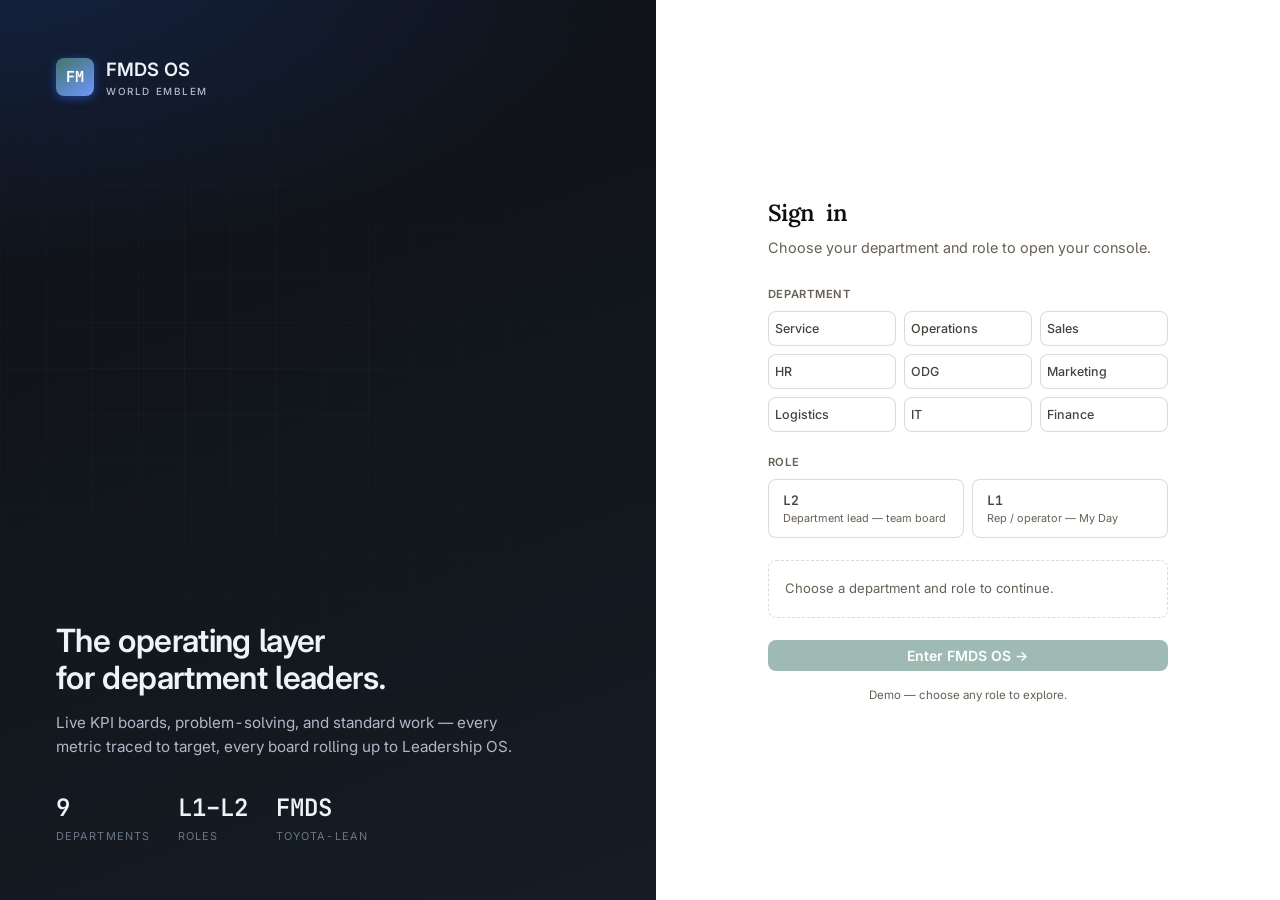
==== commit e09c4d08: "feat(design-system): adopt Supernal fonts + token system in styles.css Swaps IBM Plex → Inter/JetBra" ====
--- a/index.html
+++ b/index.html
@@ -2,8 +2,11 @@
 <meta charset="utf-8"><meta name="viewport" content="width=device-width,initial-scale=1">
 <title>FMDS OS — World Emblem</title>
 <link rel="icon" href="data:image/svg+xml,<svg xmlns='http://www.w3.org/2000/svg' viewBox='0 0 100 100'><text y='.9em' font-size='90'>📊</text></svg>">
+<!-- Supernal design system fonts (Inter/JetBrains Mono/Lora). Local-dev only — serve.py has
+     no CSP, so a Google Fonts <link> is fine here. The CSP-locked hosted Artifact bundle must
+     instead inline these as base64 @font-face (see styles.css header comment). -->
 <link rel="preconnect" href="https://fonts.googleapis.com">
 <link rel="preconnect" href="https://fonts.gstatic.com" crossorigin>
-<link href="https://fonts.googleapis.com/css2?family=IBM+Plex+Mono:wght@400;500;600;700&family=IBM+Plex+Sans:wght@400;500;600;700&display=swap" rel="stylesheet">
+<link href="https://fonts.googleapis.com/css2?family=Inter:wght@400;500;600;700&family=JetBrains+Mono:wght@400;500&family=Lora:ital,wght@0,400;0,500;0,600;0,700;1,500&display=swap" rel="stylesheet">
 <link rel="stylesheet" href="styles.css">
 </head><body><div id="app"></div><script type="module" src="app.js"></script></body></html>
--- a/styles.css
+++ b/styles.css
@@ -1,19 +1,41 @@
 /* ============================================================================
-   FMDS OS — Design System  (R1 redesign: "Operations Console")
+   FMDS OS — Design System  (R2: Supernal design-system migration, foundation)
    A $150M Toyota-Lean manufacturer's operating layer for department leaders.
-   DARK graphite command rail + LIGHT off-white work canvas. One electric-blue
-   accent. RAG reserved strictly for status.
-
-   Type: IBM Plex Sans (UI/body) + IBM Plex Mono (every metric / target / KPI
-   value / KZ number / code) — loaded via <link> in index.html.
-
-   NOTE: legacy token + class names (--slate-*, --accent, .card, .badge,
-   .rag-chip--*, .btn--*, table styles) are KEPT and remapped so every existing
-   board upgrades automatically.
+   Migrating onto the Supernal brand palette — sage action scale, warm-neutral
+   surface scale, Inter/Lora/JetBrains Mono type system. RAG reserved strictly
+   for status; the viz palette is for decoration/identity only.
+
+   This file currently holds BOTH the new Supernal primitive/semantic tokens
+   AND the legacy token names the existing views/*.js still read — every old
+   name is aliased onto a new value (never deleted) so nothing goes unstyled
+   mid-migration. Component classes (.rail, .rag-chip, .badge, etc.) have NOT
+   been restructured yet — that is later migration work; this pass is tokens
+   + fonts only. The command rail therefore stays dark graphite for now (its
+   --ink-* ramp is untouched) even though the target system's sidebar is
+   light — see docs/superpowers/specs/2026-07-08-artifact-design-system.md §5.
+
+   Type: Inter (UI/body) + Lora (h1/h2 + hero KPI numerals) + JetBrains Mono
+   (every metric / target / KPI value / KZ number / code) — loaded via <link>
+   in index.html for LOCAL DEV (serve.py has no CSP, so Google Fonts is fine).
+   NOTE — CSP-locked hosted bundle: that target cannot fetch Google Fonts at
+   runtime and must instead inline these three families as base64 @font-face
+   (data: URIs). The woff2 payloads are already embedded in the reference
+   Leadership OS artifact saved at:
+   ~/.claude/projects/-Users-tauseef-Documents-World-Emblem-AI-Strategy-fmds-os-prototype/
+   7204a86f-62ea-46bb-b6a9-8d861ae8609b/tool-results/artifact-f97b357a-*.html
+   Lift the four @font-face blocks from there at bundle-rebuild time — do NOT
+   paste base64 into this file now, it would bloat the source for no local-dev
+   benefit.
+
+   NOTE: legacy token + class names (--slate-*, --accent, --canvas, --line,
+   --radius, .card, .badge, .rag-chip--*, .btn--*, table styles) are KEPT and
+   remapped so every existing board upgrades automatically.
    ========================================================================== */
 
 :root {
-  /* ── Command rail (dark graphite) ─────────────────────────────── */
+  color-scheme: light;
+
+  /* ── Command rail (dark graphite) — unchanged, out of scope this pass ── */
   --ink-900: #0e1116;
   --ink-800: #161c24;
   --ink-700: #212a35;
@@ -22,31 +44,150 @@
   --rail-fg-bright: #eef3f8;   /* bright rail text */
   --rail-line:      #232c38;   /* hairline on dark */
 
+  /* ══════════════════════════════════════════════════════════════════════
+     SUPERNAL PRIMITIVES — action + surface scales (exact palette values)
+     ══════════════════════════════════════════════════════════════════════ */
+
+  /* ── Action scale — hand-tuned sage, seed #436F65. Stop 7 = default action. ── */
+  --action-1: 161 33% 98%;
+  --action-2: 161 28% 93%;
+  --action-3: 162 27% 85%;
+  --action-4: 163 25% 73%;
+  --action-5: 164 22% 60%;
+  --action-6: 164 20% 48%;
+  --action-7: 166 28% 36%;   /* default action: buttons, links, focus rings */
+  --action-8: 167 38% 25%;
+  --action-9: 169 54% 15%;
+  --action-10: 168 74% 6%;
+
+  /* ── Surface scale — warm-neutral ladder, hues drift 26–40° across stops ── */
+  --surface-1: 40 20% 97%;    /* page background */
+  --surface-2: 36 19% 95%;    /* bg-subtle, table header, card-hover */
+  --surface-3: 26 19% 93%;    /* muted, code-block-bg, sidebar-background */
+  --surface-4: 30 20% 90%;    /* secondary (default), surface-hover */
+  --surface-5: 30 10% 80%;    /* secondary-hover, text-disabled */
+  --surface-6: 32 10% 72%;    /* secondary-active */
+  --surface-7: 33 9% 56%;     /* text-placeholder / text-faint */
+  --surface-7a: 35 9% 37%;    /* tertiary text (muted-foreground) */
+  --surface-8: 38 6% 26%;     /* indicator-default text */
+  --surface-10: 30 2% 10%;    /* text-secondary (light mode) */
+  --surface-11: 30 7% 6%;     /* text-primary / foreground; border alpha base */
+
+  /* ── Semantic — surfaces ── */
+  --bg: hsl(var(--surface-1));
+  --bg-subtle: hsl(var(--surface-2));
+  --panel: #ffffff;                 /* surface-card: pure white lifts off warm page */
+  --surface-card: var(--panel);
+  --muted: hsl(var(--surface-3));
+  --surface-hover: hsl(var(--surface-4));
+  --table-header-bg: hsl(var(--surface-2));
+
+  /* ── Semantic — borders (foreground-stop-at-low-alpha hairline pattern) ── */
+  --border-soft: hsl(var(--surface-11) / 0.08);
+  --border: hsl(var(--surface-11) / 0.10);
+  --border-input: hsl(var(--surface-11) / 0.12);
+  --border-strong: hsl(var(--surface-11) / 0.15);
+
+  /* ── Semantic — text ── */
+  --text-secondary: hsl(var(--surface-10));
+  --text-dim: hsl(var(--surface-7a));
+  --text-faint: hsl(var(--surface-7));
+  --text-disabled: hsl(var(--surface-5));
+
+  /* ── Semantic — action (primary button/link ladder) ── */
+  --accent-active: hsl(var(--action-9));
+  --accent-text: hsl(var(--action-8));        /* ghost/outline label color */
+  --accent-subtle-bg: hsl(var(--action-3));
+  --accent-soft: hsl(var(--action-7) / 0.10);
+  --accent-fg: #ffffff;
+
+  /* ── Secondary button ladder ── */
+  --secondary: hsl(var(--surface-4));
+  --secondary-hover: hsl(var(--surface-5));
+  --secondary-active: hsl(var(--surface-6));
+
+  /* ── Status — RAG, semantic-only (never decorative) ── */
+  --green-text: hsl(142 72% 29%);
+  --green-border: hsl(141 79% 85%);
+  --amber-text: hsl(26 91% 37%);
+  --amber-border: hsl(48 97% 77%);
+  --red-border: hsl(0 96% 89%);
+  --red-text: var(--red);          /* aliased — already dark enough */
+  --info: hsl(204 64% 44%);
+  --info-text: var(--info);        /* aliased */
+  --info-bg: hsl(214 99% 97%);
+  --info-border: hsl(213 97% 87%);
+
+  /* ── Viz palette — identity/decoration/charts ONLY, never UI/status controls ── */
+  --viz-single: 197 13% 52%;   /* Blue-Gray — default single-series / primary identity */
+  --viz-1: 30 58% 64%;         /* Warm Peach */
+  --viz-2: 9 37% 56%;          /* Rust — used for emphasis series (e.g. flagged location) */
+  --viz-3: 64 13% 45%;         /* Olive */
+  --viz-4: 345 22% 48%;        /* Mauve */
+  --viz-5: 166 13% 54%;        /* Sage */
+  --viz-6: 19 45% 72%;         /* Light Peach */
+  --viz-7: 210 2% 49%;         /* Neutral Gray — "uncategorized" slot, also chart context-lines */
+  --viz-single-bg: hsl(197 9% 93%);
+
+  /* Secondary decorative accent (Hoshin "supports" disks, quarter chips) */
+  --we-sky: 197 13% 52%;
+  --we-sky-bg: 197 9% 93%;
+
+  /* ── Sidebar (10 tokens; light spec — surface-3 fill, sage active state).
+     Not yet wired to .rail — the rail keeps its dark --ink-* look this pass. ── */
+  --sidebar-bg: hsl(var(--surface-3));
+  --sidebar-fg: hsl(var(--surface-7a));
+  --sidebar-border: hsl(var(--surface-11) / 0.08);
+  --sidebar-accent: hsl(var(--surface-4));
+  --sidebar-active-bg: hsl(var(--surface-4));
+  --sidebar-active-fg: hsl(var(--action-7));
+
+  /* ── Motion — named duration scale ── */
+  --duration-instant: 100ms;
+  --duration-fast: 150ms;
+  --duration-standard: 200ms;
+  --duration-expressive: 300ms;
+  --ease-fluid: cubic-bezier(0.3, 0, 0, 1);
+
+  /* ── Type families ── */
+  --font-sans: "Inter", -apple-system, BlinkMacSystemFont, "Segoe UI", Roboto, sans-serif;
+  --font-serif: "Lora", Georgia, "Times New Roman", serif;
+
+  /* ── Shell geometry (new — not yet consumed by .rail/.topbar/.canvas) ── */
+  --nav-width: 248px;
+  --top-bar-height: 56px;
+  --width-content: 1440px;
+
+  /* ══════════════════════════════════════════════════════════════════════
+     LEGACY TOKENS — kept and ALIASED onto the values above so every
+     existing view keeps rendering unchanged mid-migration.
+     ══════════════════════════════════════════════════════════════════════ */
+
   /* ── Work canvas (light) ──────────────────────────────────────── */
-  --canvas:  #f5f7fa;
-  --surface: #ffffff;
-  --surface-2: #fafbfc;
-  --line:    #e3e8ef;          /* hairline border */
-  --line-strong: #d3dae4;
-  --text:       #0f151c;
-  --text-muted: #59636f;
-
-  /* ── Accent (one electric blue) ───────────────────────────────── */
-  --accent:       #2f6bff;
-  --accent-tint:  #eaf0ff;     /* soft accent bg */
-  --accent-tint-2:#dbe6ff;
-  --accent-hover: #1f57e6;
-
-  /* ── RAG status (strict) ──────────────────────────────────────── */
-  --green:  #1f9d57;
-  --amber:  #e07a12;
-  --red:    #d92d3a;
-  --nodata: #98a2b3;
-  --green-bg:  #e8f6ee;
-  --amber-bg:  #fdf1e2;
-  --red-bg:    #fdeaec;
-  --nodata-bg: #eef1f5;
-  --red-light: #f6c9cd;
+  --canvas:  var(--bg);
+  --surface: var(--panel);
+  --surface-2: var(--bg-subtle);
+  --line:    var(--border);          /* hairline border */
+  --line-strong: var(--border-strong);
+  --text:       hsl(var(--surface-11));
+  --text-muted: var(--text-dim);
+
+  /* ── Accent — flips electric blue → sage ─────────────────────── */
+  --accent:       hsl(var(--action-7));
+  --accent-tint:  var(--accent-soft);       /* soft accent bg */
+  --accent-tint-2:var(--accent-subtle-bg);
+  --accent-hover: hsl(var(--action-8));
+
+  /* ── RAG status (strict) — new palette values ────────────────── */
+  --green:  hsl(145 63% 42%);
+  --amber:  hsl(28 80% 52%);
+  --red:    hsl(6 63% 46%);
+  --nodata: var(--text-faint);
+  --green-bg:  hsl(139 76% 97%);
+  --amber-bg:  hsl(48 100% 96%);
+  --red-bg:    hsl(0 86% 97%);
+  --nodata-bg: var(--muted);
+  --red-light: var(--red-border);
 
   /* ── Legacy RAG aliases (KEEP — used as var(--rag-${rag}) etc.) ── */
   --rag-green:  var(--green);
@@ -58,47 +199,52 @@
   --rag-red-bg:    var(--red-bg);
   --rag-nodata-bg: var(--nodata-bg);
 
-  /* ── Legacy slate ramp (KEEP — retuned to the new palette) ─────── */
-  --slate-50:  #f5f7fa;
-  --slate-100: #eef1f5;
-  --slate-200: #e3e8ef;
-  --slate-300: #d3dae4;
-  --slate-400: #b6c0cd;
-  --slate-500: #8a95a3;
-  --slate-600: #59636f;
-  --slate-700: #37424e;
-  --slate-800: #1b232d;
-  --slate-900: #0f151c;
+  /* ── Legacy slate ramp (KEEP — remapped by lightness onto the new
+     warm-neutral surface scale, so relative contrast/order is preserved) ── */
+  --slate-50:  hsl(var(--surface-1));
+  --slate-100: hsl(var(--surface-2));
+  --slate-200: hsl(var(--surface-3));
+  --slate-300: hsl(var(--surface-4));
+  --slate-400: hsl(var(--surface-5));
+  --slate-500: hsl(var(--surface-7));
+  --slate-600: hsl(var(--surface-7a));
+  --slate-700: hsl(var(--surface-8));
+  --slate-800: hsl(var(--surface-10));
+  --slate-900: hsl(var(--surface-11));
 
   /* Legacy accent aliases (KEEP) */
   --accent-light: var(--accent-tint);
-  --accent-hover: var(--accent-hover);
-
-  /* ── Typography ───────────────────────────────────────────────── */
-  --font: "IBM Plex Sans", -apple-system, BlinkMacSystemFont, "Segoe UI", sans-serif;
-  --font-mono: "IBM Plex Mono", "SFMono-Regular", Menlo, Consolas, monospace;
-
-  /* ── Spacing scale ────────────────────────────────────────────── */
+
+  /* ── Typography (legacy names → new families) ──────────────────── */
+  --font: var(--font-sans);
+  --font-mono: "JetBrains Mono", "SFMono-Regular", Menlo, Consolas, monospace;
+
+  /* ── Spacing scale (unchanged this pass) ─────────────────────────── */
   --sp-1: 4px;  --sp-2: 8px;  --sp-3: 12px; --sp-4: 16px;
   --sp-5: 20px; --sp-6: 24px; --sp-8: 32px; --sp-10: 40px; --sp-12: 48px;
 
-  /* ── Radius ───────────────────────────────────────────────────── */
-  --radius-sm: 5px;
+  /* ── Radius — "Balanced" posture, new values ─────────────────────── */
+  --radius-sm: 4px;
   --radius:    8px;      /* --r  */
-  --radius-lg: 14px;     /* --r-lg */
-  --r:    8px;
-  --r-lg: 14px;
-
-  /* ── Elevation (real shadows) ─────────────────────────────────── */
-  --shadow-sm: 0 1px 2px rgba(15,21,28,0.05), 0 1px 1px rgba(15,21,28,0.04);
-  --shadow:    0 2px 6px rgba(15,21,28,0.06), 0 4px 16px rgba(15,21,28,0.06);
-  --shadow-lg: 0 8px 30px rgba(15,21,28,0.12);
+  --radius-lg: 12px;     /* --r-lg */
+  --radius-full: 9999px;
+  --r:    var(--radius);
+  --r-lg: var(--radius-lg);
+
+  /* ── Elevation — palette-derived shadow color (warm near-black) ──── */
+  --shadow-color: 30 2% 10%;
+  --shadow-xs: 0 1px 1px 0 hsl(var(--shadow-color) / 0.05);
+  --shadow-sm: 0 1px 2px 0 hsl(var(--shadow-color) / 0.07);
+  --shadow:    0 1px 3px 0 hsl(var(--shadow-color) / 0.10), 0 1px 2px -1px hsl(var(--shadow-color) / 0.08);
+  --shadow-md: 0 4px 6px -1px hsl(var(--shadow-color) / 0.10), 0 2px 4px -2px hsl(var(--shadow-color) / 0.08);
+  --shadow-lg: 0 10px 15px -3px hsl(var(--shadow-color) / 0.10), 0 4px 6px -4px hsl(var(--shadow-color) / 0.08);
+  --shadow-ring: inset 0 0 0 1px hsl(var(--surface-11) / 0.07);
   --shadow-rail: 2px 0 16px rgba(6,10,16,0.28);
 
-  /* Motion */
-  --ease: cubic-bezier(.2,.6,.2,1);
-  --t-fast: 120ms;
-  --t: 170ms;
+  /* Motion (legacy shorthand names → new duration scale) */
+  --ease: var(--ease-fluid);
+  --t-fast: var(--duration-fast);
+  --t: var(--duration-standard);
 }
 
 /* ── Reset ──────────────────────────────────────────────────────── */
@@ -122,8 +268,11 @@
 }
 
 /* ── Typography ─────────────────────────────────────────────────── */
-h1 { font-size: 1.7rem;  font-weight: 600; color: var(--text); letter-spacing: -0.02em; }
-h2 { font-size: 1.2rem;  font-weight: 600; color: var(--text); letter-spacing: -0.01em; }
+/* Display/serif (Lora) carries h1/h2 + hero numerals; Inter carries h3/h4 and
+   everything functional; JetBrains Mono stays on metric/KPI values (unchanged
+   below) — see docs/superpowers/specs/2026-07-08-artifact-design-system.md §2. */
+h1 { font-family: var(--font-serif); font-size: 1.7rem;  font-weight: 600; color: var(--text); letter-spacing: -0.02em; }
+h2 { font-family: var(--font-serif); font-size: 1.2rem;  font-weight: 600; color: var(--text); letter-spacing: -0.01em; }
 h3 { font-size: 1rem;    font-weight: 600; color: var(--text); }
 h4 { font-size: 0.875rem;font-weight: 600; color: var(--slate-700); }
 
@@ -694,7 +843,9 @@
 .myday__hero-label { font-size: 0.68rem; letter-spacing: 0.1em; text-transform: uppercase; color: #8794a3; }
 .myday__hero-kpi   { font-size: 1.05rem; font-weight: 600; margin-top: 4px; color: var(--rail-fg-bright); }
 .myday__hero-val {
-  font-family: var(--font-mono); font-size: 2.3rem; font-weight: 600;
+  /* Hero KPI numeral — Lora, per the editorial type pairing (regular per-KPI
+     metric values elsewhere stay JetBrains Mono, unchanged). */
+  font-family: var(--font-serif); font-size: 2.3rem; font-weight: 600;
   letter-spacing: -0.02em; font-variant-numeric: tabular-nums;
   line-height: 1; margin-top: 8px;
 }
@@ -740,7 +891,7 @@
 .kpi-list {
   border: 1px solid var(--line); border-radius: var(--radius-lg); padding: 12px;
   background: var(--surface);
-  position: sticky; top: 76px; max-height: calc(100vh - 100px); overflow-y: auto;
+  position: sticky; top: 56px; max-height: calc(100vh - 56px); overflow-y: auto;
   box-shadow: var(--shadow-sm);
 }
 .kpi-group { margin-bottom: 16px; }
@@ -795,3 +946,594 @@
   .rail { position: static; width: 100%; height: auto; }
   .app-shell { flex-direction: column; }
 }
+
+/* ─── Assistant drawer ─────────────────────────────────────────────────────── */
+.assistant-drawer {
+  position: fixed;
+  top: 0; right: 0; bottom: 0;
+  width: 360px;
+  background: var(--surface);
+  border-left: 1px solid var(--line-strong);
+  box-shadow: -4px 0 24px rgba(15,21,28,.12);
+  z-index: 50;
+  display: flex; flex-direction: column;
+  overflow: hidden;
+}
+.assistant-drawer__head {
+  display: flex; align-items: center; justify-content: space-between;
+  padding: 16px 20px;
+  border-bottom: 1px solid var(--line);
+  background: var(--surface-2);
+}
+.assistant-drawer__title {
+  font-size: 0.875rem; font-weight: 600; color: var(--text);
+}
+.assistant-drawer__dept {
+  color: var(--accent);
+}
+.assistant-drawer__close {
+  background: none; border: none; font-size: 1.25rem; cursor: pointer;
+  color: var(--text-muted); padding: 0 4px; line-height: 1;
+}
+.assistant-drawer__close:hover { color: var(--text); }
+.assistant-drawer__shortcuts {
+  display: flex; flex-direction: column; gap: 8px;
+  padding: 16px 20px;
+  border-bottom: 1px solid var(--line);
+}
+.assistant-shortcut {
+  background: var(--surface-2); border: 1px solid var(--line-strong);
+  border-radius: var(--radius); padding: 8px 12px;
+  font-size: 0.8rem; color: var(--text); cursor: pointer;
+  text-align: left; transition: background var(--t-fast), border-color var(--t-fast);
+}
+.assistant-shortcut:hover { background: var(--accent-tint); border-color: var(--accent); color: var(--accent); }
+.assistant-shortcut--poke { border-color: var(--amber); color: var(--amber); }
+.assistant-shortcut--poke:hover { background: var(--amber-bg); border-color: var(--amber); color: var(--amber); }
+.assistant-drawer__reply {
+  flex: 1; overflow-y: auto;
+  padding: 16px 20px;
+  font-size: 0.8rem; color: var(--text); line-height: 1.6;
+  white-space: pre-wrap; font-family: var(--font-mono);
+  background: var(--canvas);
+}
+.assistant-drawer__ask {
+  display: flex; flex-direction: column; gap: 8px;
+  padding: 16px 20px;
+  border-top: 1px solid var(--line);
+  background: var(--surface-2);
+}
+.assistant-drawer__ask textarea {
+  resize: none; font-size: 0.82rem; padding: 8px 10px;
+  border: 1px solid var(--line-strong); border-radius: var(--radius);
+  background: var(--canvas); color: var(--text);
+}
+.assistant-drawer__ask textarea:focus {
+  outline: none; border-color: var(--accent);
+  box-shadow: 0 0 0 3px var(--accent-tint);
+}
+.assistant-ask-btn { width: 100%; }
+.topbar-btn {
+  background: var(--surface-2); border: 1px solid var(--line-strong);
+  border-radius: var(--radius); padding: 6px 12px;
+  font-size: 0.8rem; font-weight: 500; color: var(--text-muted);
+  cursor: pointer; white-space: nowrap;
+  transition: background var(--t-fast), color var(--t-fast), border-color var(--t-fast);
+}
+.topbar-btn:hover { background: var(--accent-tint); color: var(--accent); border-color: var(--accent); }
+
+/* ── Reason Log (R2: human context / reason capture) ───────────────────── */
+
+/* Container that holds entries + inline form */
+.reason-log {
+  margin-top: var(--sp-3);
+  border-top: 1px solid var(--line);
+  padding-top: var(--sp-2);
+}
+
+.reason-log--hero {
+  margin-top: var(--sp-4);
+  padding-top: var(--sp-3);
+}
+
+/* Individual logged reason entry */
+.reason-entry {
+  border-left: 3px solid var(--line-strong);
+  padding: var(--sp-2) var(--sp-3);
+  margin-bottom: var(--sp-2);
+  background: var(--surface-2);
+  border-radius: 0 var(--radius-sm) var(--radius-sm) 0;
+  animation: fadeSlideIn 200ms var(--ease);
+}
+
+.reason-entry--red   { border-left-color: var(--red);   }
+.reason-entry--amber { border-left-color: var(--amber); }
+.reason-entry--green { border-left-color: var(--green); }
+
+.reason-entry__meta {
+  display: flex;
+  gap: var(--sp-2);
+  font-size: 11px;
+  color: var(--text-muted);
+  margin-bottom: 2px;
+}
+
+.reason-entry__author { font-weight: 600; color: var(--text); }
+
+.reason-entry__text {
+  font-size: 13px;
+  color: var(--text);
+  line-height: 1.45;
+}
+
+/* Inline log form */
+.reason-log__form {
+  display: flex;
+  flex-direction: column;
+  gap: var(--sp-2);
+  margin-top: var(--sp-2);
+}
+
+.reason-log__input {
+  width: 100%;
+  resize: vertical;
+  font-family: var(--font);
+  font-size: 13px;
+  padding: var(--sp-2) var(--sp-3);
+  border: 1px solid var(--line);
+  border-radius: var(--radius-sm);
+  background: var(--surface);
+  color: var(--text);
+  box-sizing: border-box;
+}
+
+.reason-log__input:focus {
+  outline: none;
+  border-color: var(--accent);
+  box-shadow: 0 0 0 2px var(--accent-tint);
+}
+
+.reason-log__save {
+  align-self: flex-end;
+  background: var(--accent);
+  color: #fff;
+  border: none;
+  border-radius: var(--radius-sm);
+  padding: 5px 14px;
+  font-size: 12px;
+  font-family: var(--font);
+  font-weight: 600;
+  cursor: pointer;
+  transition: background var(--t-fast) var(--ease);
+}
+
+.reason-log__save:hover { background: var(--accent-hover); }
+
+/* btn--sm (used on Save buttons) */
+.btn--sm {
+  padding: 5px 14px;
+  font-size: 12px;
+  font-weight: 600;
+}
+
+/* Completion line (green KPIs) */
+.completion-line {
+  margin-top: var(--sp-2);
+  font-size: 12px;
+  color: var(--green);
+  display: flex;
+  align-items: center;
+  gap: var(--sp-1);
+  border-top: 1px solid var(--green-bg);
+  padding-top: var(--sp-2);
+}
+
+.completion-line .mono {
+  font-family: var(--font-mono);
+  font-size: 12px;
+}
+
+.completion-line__check {
+  font-size: 13px;
+  margin-right: 2px;
+}
+
+/* This week's context panel */
+.week-context {
+  margin-top: var(--sp-6);
+  padding: var(--sp-4);
+  background: var(--surface);
+  border: 1px solid var(--line);
+  border-radius: var(--radius);
+}
+
+.week-context__head {
+  font-size: 11px;
+  font-weight: 700;
+  letter-spacing: .06em;
+  text-transform: uppercase;
+  color: var(--text-muted);
+  margin-bottom: var(--sp-3);
+}
+
+/* Animation for new reason entries */
+@keyframes fadeSlideIn {
+  from { opacity: 0; transform: translateY(-4px); }
+  to   { opacity: 1; transform: translateY(0); }
+}
+
+/* ─── R3 Why Panel ─────────────────────────────────────────────────────────── */
+
+.why-panel-row td { padding: 0 !important; }
+
+.why-panel {
+  background: var(--surface-2);
+  border-top: 1px solid var(--line);
+  border-bottom: 2px solid var(--line-strong);
+  padding: 16px 24px 20px 48px;
+  animation: fadeSlideIn 180ms var(--ease);
+}
+
+.why-panel__head {
+  display: flex;
+  align-items: center;
+  justify-content: space-between;
+  margin-bottom: 14px;
+}
+
+.why-panel__title {
+  font-size: 13px;
+  font-weight: 700;
+  color: var(--text);
+  letter-spacing: 0.01em;
+}
+
+.why-panel__section {
+  margin-top: 14px;
+}
+
+.why-panel__section-label {
+  font-size: 10px;
+  font-weight: 700;
+  letter-spacing: 0.07em;
+  text-transform: uppercase;
+  color: var(--text-muted);
+  margin-bottom: 8px;
+}
+
+/* Contributors list */
+.why-contributors {
+  display: flex;
+  flex-direction: column;
+  gap: 6px;
+}
+
+.why-contributor {
+  display: flex;
+  align-items: center;
+  flex-wrap: wrap;
+  gap: 8px;
+  padding: 7px 10px;
+  background: var(--surface);
+  border: 1px solid var(--line);
+  border-radius: var(--radius-sm);
+  font-size: 13px;
+}
+
+.why-contributor__name {
+  font-weight: 500;
+  color: var(--text);
+  min-width: 140px;
+}
+
+.why-contributor__metrics {
+  display: flex;
+  align-items: center;
+  gap: 6px;
+  flex-wrap: wrap;
+}
+
+.why-mono {
+  font-family: var(--font-mono);
+  font-size: 12px;
+  color: var(--text);
+}
+
+.why-mono--target { color: var(--text-muted); }
+
+.why-vs {
+  font-size: 11px;
+  color: var(--text-muted);
+}
+
+/* Drag indicator */
+.why-drag {
+  font-size: 11px;
+  font-weight: 600;
+  padding: 1px 7px;
+  border-radius: 3px;
+  white-space: nowrap;
+}
+
+.why-drag--down    { background: var(--red-bg,  #fff1f2); color: var(--red);   }
+.why-drag--up      { background: var(--green-bg, #f0fdf4); color: var(--green); }
+.why-drag--neutral { background: var(--slate-100, #f1f5f9); color: var(--text-muted); }
+
+/* Floor reason cards */
+.why-floor {
+  display: flex;
+  flex-direction: column;
+  gap: 6px;
+}
+
+.floor-reason {
+  padding: 8px 12px;
+  border-left: 3px solid var(--line-strong);
+  background: var(--surface);
+  border-radius: 0 var(--radius-sm) var(--radius-sm) 0;
+  font-size: 13px;
+  animation: fadeSlideIn 200ms var(--ease);
+}
+
+.floor-reason--red   { border-left-color: var(--red);   }
+.floor-reason--amber { border-left-color: var(--amber); }
+.floor-reason--green { border-left-color: var(--green); }
+.floor-reason--nodata { border-left-color: var(--text-muted); }
+
+.floor-reason__meta {
+  display: flex;
+  align-items: center;
+  gap: 8px;
+  margin-bottom: 3px;
+}
+
+.floor-reason__author {
+  font-weight: 600;
+  font-size: 12px;
+  color: var(--text);
+}
+
+.floor-reason__time {
+  font-size: 11px;
+  color: var(--text-muted);
+}
+
+.floor-reason__text {
+  color: var(--text);
+  line-height: 1.45;
+}
+
+/* Empty state */
+.why-empty {
+  font-size: 12px;
+  color: var(--text-muted);
+  margin: 4px 0 0;
+  font-style: italic;
+}
+
+/* "Run 8-Step →" button in Why panel — reuses .btn .btn--ghost .btn--sm */
+.why-solve-btn {
+  flex-shrink: 0;
+  font-size: 12px;
+  font-weight: 700;
+  color: var(--accent);
+  border-color: var(--accent);
+  text-decoration: none;
+  padding: 5px 12px;
+  border-radius: var(--radius-sm);
+}
+
+.why-solve-btn:hover {
+  background: var(--accent-light);
+}
+
+/* ============================================================================
+   SOURCES VIEW — R4 "Where your numbers come from"
+   ========================================================================== */
+
+/* ── System badges in the summary header ──────────────────────────────────── */
+.src-sys-badge {
+  display: inline-flex; align-items: center;
+  padding: 4px 10px;
+  border-radius: var(--radius);
+  font-size: 0.73rem; font-weight: 500;
+  border: 1px solid var(--line-strong);
+}
+.src-sys-badge--pulled {
+  background: var(--green-bg); color: var(--green);
+  border-color: rgba(31,157,87,.22);
+}
+.src-sys-badge--manual {
+  background: var(--amber-bg); color: var(--amber);
+  border-color: rgba(224,122,18,.22);
+}
+
+/* ── Status pills (inline in cards and table) ─────────────────────────────── */
+.src-pill {
+  display: inline-flex; align-items: center; gap: 3px;
+  padding: 2px 8px; border-radius: 999px;
+  font-size: 0.68rem; font-weight: 600; white-space: nowrap;
+  border: 1px solid transparent;
+}
+.src-pill--pulled {
+  background: var(--green-bg); color: var(--green);
+  border-color: rgba(31,157,87,.18);
+}
+.src-pill--manual {
+  background: var(--amber-bg); color: var(--amber);
+  border-color: rgba(224,122,18,.18);
+}
+
+/* ── Source cards grid ────────────────────────────────────────────────────── */
+.src-cards {
+  display: grid;
+  grid-template-columns: repeat(auto-fill, minmax(280px, 1fr));
+  gap: 14px;
+}
+.src-card {
+  background: var(--surface);
+  border: 1px solid var(--line);
+  border-radius: var(--radius-lg);
+  padding: 16px;
+  box-shadow: var(--shadow-sm);
+  border-top-width: 3px;
+}
+.src-card--pulled { border-top-color: var(--green); }
+.src-card--manual { border-top-color: var(--amber); }
+
+.src-card__head {
+  display: flex; align-items: flex-start; justify-content: space-between;
+  gap: 8px; margin-bottom: 12px;
+}
+.src-card__name {
+  font-size: 0.8rem; font-weight: 600; color: var(--text); line-height: 1.3;
+  word-break: break-word;
+}
+.src-card__count { font-size: 0.7rem; white-space: nowrap; flex-shrink: 0; }
+
+.src-card__kpis { display: flex; flex-direction: column; gap: 6px; }
+.src-card__kpi-row {
+  display: flex; align-items: center; flex-wrap: wrap; gap: 6px;
+  padding: 5px 8px; border-radius: var(--radius-sm);
+  background: var(--surface-2); border: 1px solid var(--line);
+}
+.src-card__kpi-name {
+  flex: 1; min-width: 0;
+  font-size: 0.78rem; color: var(--text); font-weight: 500;
+  overflow: hidden; text-overflow: ellipsis; white-space: nowrap;
+}
+.src-card__kpi-level { font-size: 0.65rem; white-space: nowrap; flex-shrink: 0; }
+
+/* ── Per-KPI table ────────────────────────────────────────────────────────── */
+.src-table { width: 100%; }
+.src-table-kpi-name { font-weight: 500; font-size: 0.83rem; }
+.src-table-flag {
+  font-size: 0.7rem; color: var(--amber); font-weight: 600; white-space: nowrap;
+}
+.src-table-ok {
+  font-size: 0.7rem; color: var(--green); font-weight: 600; white-space: nowrap;
+}
+
+/* ── Flow line card ───────────────────────────────────────────────────────── */
+.src-flow { padding: 20px 24px; }
+.src-flow__head {
+  font-size: 0.78rem; font-weight: 700; letter-spacing: 0.04em;
+  text-transform: uppercase; color: var(--text-muted); margin-bottom: 18px;
+}
+.src-flow__diagram {
+  display: flex; align-items: center; gap: 0; flex-wrap: wrap;
+  margin-bottom: 16px;
+}
+.src-flow__node {
+  display: flex; flex-direction: column; align-items: center; gap: 4px;
+  padding: 12px 20px;
+  border-radius: var(--radius);
+  border: 1px solid var(--line);
+  background: var(--surface-2);
+  text-align: center; min-width: 130px;
+}
+.src-flow__node--source { border-color: var(--accent-tint-2); background: var(--accent-tint); }
+.src-flow__node--vault  { border-color: var(--line-strong); background: var(--surface); }
+.src-flow__node--board  { border-color: rgba(31,157,87,.22); background: var(--green-bg); }
+.src-flow__node-icon    { font-size: 1.2rem; }
+.src-flow__node-label   { font-size: 0.78rem; font-weight: 600; color: var(--text); }
+.src-flow__node-sub     { font-size: 0.65rem; color: var(--text-muted); }
+.src-flow__arrow {
+  font-size: 1.3rem; color: var(--slate-400); padding: 0 12px; flex-shrink: 0;
+}
+.src-flow__note { margin-bottom: 12px; line-height: 1.5; }
+
+.src-flow-flag {
+  display: flex; align-items: flex-start; gap: 10px;
+  padding: 10px 14px; border-radius: var(--radius);
+  background: var(--amber-bg);
+  border: 1px solid rgba(224,122,18,.26);
+  font-size: 0.8rem; color: var(--amber);
+  line-height: 1.5;
+}
+.src-flow-flag--ok {
+  background: var(--green-bg);
+  border-color: rgba(31,157,87,.22);
+  color: var(--green);
+}
+.src-flow-flag__icon { flex-shrink: 0; font-size: 1rem; margin-top: 1px; }
+
+/* ── Mark (AI Employee) drawer identity ─────────────────────────────────── */
+.assistant-drawer__ident {
+  display: flex; align-items: center; gap: 10px;
+}
+.assistant-drawer__avatar {
+  width: 34px; height: 34px; border-radius: 50%; flex-shrink: 0;
+  display: flex; align-items: center; justify-content: center;
+  font-family: var(--font-mono); font-weight: 700; font-size: 0.9rem;
+  color: #fff; background: linear-gradient(140deg, var(--accent), #6f4bff);
+  box-shadow: 0 0 0 3px var(--accent-tint);
+}
+.assistant-drawer__name { font-size: 0.9rem; font-weight: 700; color: var(--text); line-height: 1.15; }
+.assistant-drawer__role {
+  font-size: 0.64rem; font-weight: 700; letter-spacing: 0.08em; text-transform: uppercase;
+  color: var(--accent);
+}
+.assistant-drawer__reads {
+  padding: 9px 20px; font-size: 0.7rem; line-height: 1.45; color: var(--text-muted);
+  background: var(--canvas); border-bottom: 1px solid var(--line);
+}
+.assistant-drawer__reads b { color: var(--text); font-weight: 600; }
+
+/* ── Comment thread (Mark + human, per-KPI) ─────────────────────────────── */
+.cmt-thread {
+  margin-top: 10px; border-top: 1px solid var(--line);
+  padding-top: 8px;
+}
+.cmt-thread--red   { border-top-color: rgba(217,45,58,.35); }
+.cmt-thread--amber { border-top-color: rgba(224,122,18,.35); }
+.cmt-toggle {
+  background: none; border: none; cursor: pointer; padding: 2px 0;
+  font-size: 0.72rem; font-weight: 700; letter-spacing: 0.02em;
+  color: var(--slate-600); display: inline-flex; align-items: center; gap: 5px;
+}
+.cmt-toggle:hover { color: var(--accent); }
+.cmt-body { margin-top: 8px; display: flex; flex-direction: column; gap: 8px; }
+
+.cmt { display: flex; gap: 8px; align-items: flex-start; }
+.cmt__avatar {
+  width: 22px; height: 22px; border-radius: 50%; flex-shrink: 0; margin-top: 1px;
+  display: flex; align-items: center; justify-content: center;
+  font-family: var(--font-mono); font-weight: 700; font-size: 0.62rem; color: #fff;
+}
+.cmt__avatar--ai    { background: linear-gradient(140deg, var(--accent), #6f4bff); }
+.cmt__avatar--human { background: var(--slate-500); }
+.cmt__body { flex: 1; min-width: 0; }
+.cmt__meta { display: flex; align-items: center; gap: 6px; margin-bottom: 2px; flex-wrap: wrap; }
+.cmt__author { font-size: 0.7rem; font-weight: 700; color: var(--slate-700); }
+.cmt__ts { font-size: 0.64rem; color: var(--slate-400); font-family: var(--font-mono); }
+.cmt__kind {
+  font-size: 0.58rem; font-weight: 700; letter-spacing: 0.04em; text-transform: uppercase;
+  padding: 1px 6px; border-radius: 999px;
+}
+.cmt__kind--driving { background: var(--accent-tint); color: var(--accent); }
+.cmt__kind--action  { background: #fef3c7; color: #92400e; }
+.cmt__text { font-size: 0.76rem; line-height: 1.55; color: var(--slate-700); white-space: pre-line; }
+.cmt--lead .cmt__text { color: var(--slate-800); }
+.cmt--ai .cmt__body {
+  background: var(--accent-tint); border-radius: 8px; padding: 7px 10px;
+}
+.cmt--lead .cmt__body { background: var(--accent-tint); }
+.cmt-empty { font-size: 0.72rem; color: var(--slate-400); padding: 2px 0 2px 30px; }
+
+.cmt-form { display: flex; gap: 6px; align-items: flex-end; margin-top: 2px; }
+.cmt-input {
+  flex: 1; resize: vertical; min-height: 34px;
+  font-size: 0.76rem; font-family: inherit; padding: 6px 8px; line-height: 1.4;
+  border: 1px solid var(--line-strong); border-radius: 6px;
+  background: #fff; color: var(--text);
+}
+.cmt-input:focus { outline: none; border-color: var(--accent); box-shadow: 0 0 0 3px var(--accent-tint); }
+.cmt-post {
+  flex-shrink: 0; cursor: pointer; white-space: nowrap;
+  font-size: 0.72rem; font-weight: 600; padding: 7px 12px;
+  border: 1px solid var(--accent); border-radius: 6px;
+  background: var(--accent); color: #fff;
+  transition: background var(--t-fast);
+}
+.cmt-post:hover { background: var(--accent-hover); }
